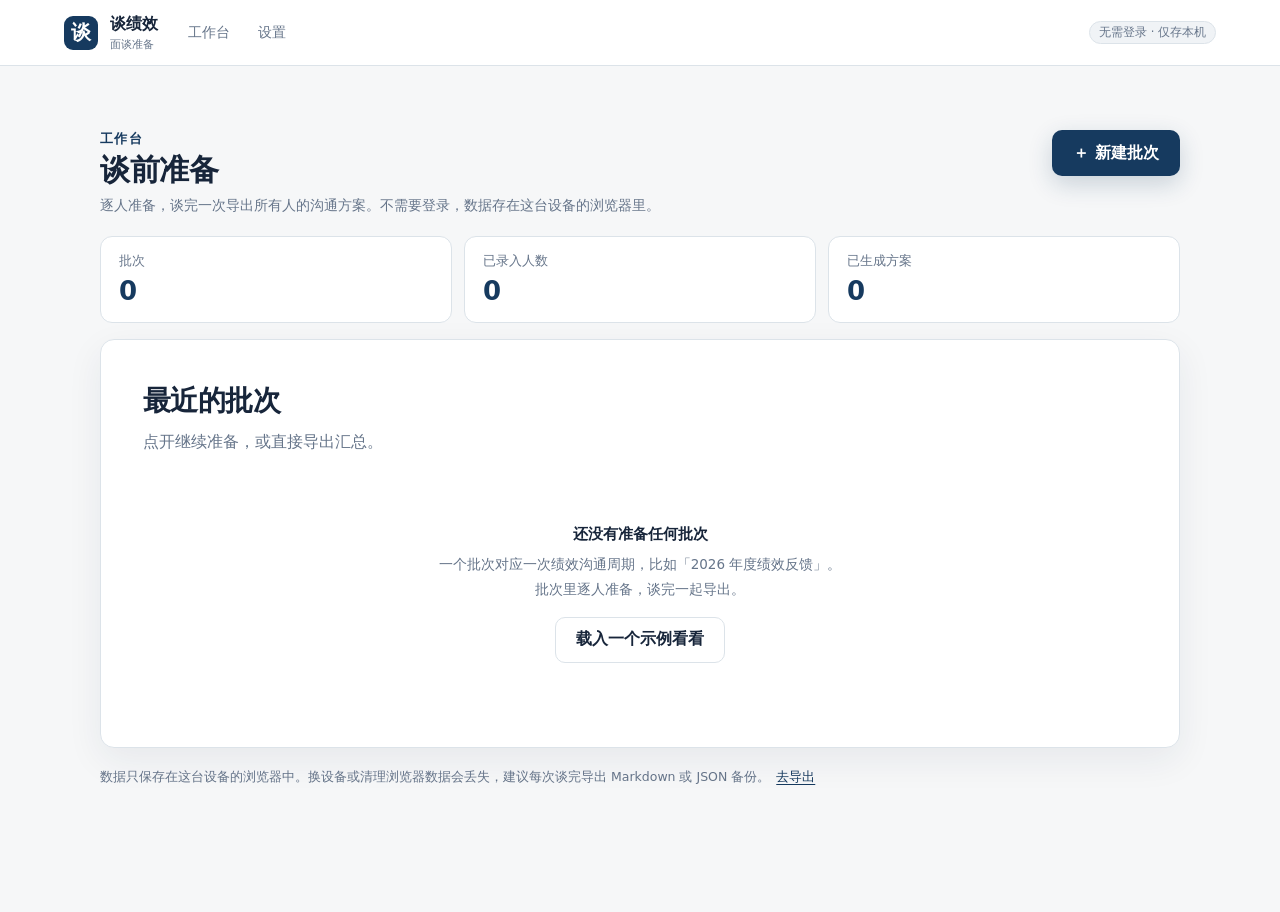
==== index.html @ a66c0ae4 "deploy: index.html" ====
<!doctype html>
<!--
  谈绩效 · 面谈准备（单文件版）
  双击用浏览器打开即可使用，无需安装、无需登录、无需联网。
  数据保存在本机浏览器中，请定期在「设置」里导出备份。
  生成时间：2026-11-04T15:17:36.751Z
-->

<html lang="zh-CN">
  <head>
    <meta charset="UTF-8" />
    <meta name="viewport" content="width=device-width, initial-scale=1.0" />
    <meta name="description" content="谈绩效——面向直接管理者的绩效反馈面谈准备工具。逐人准备，谈完一起导出沟通方案。不需要登录。" />
    <meta name="theme-color" content="#163a5f" />
    <title>谈绩效｜面谈准备</title>
    <style>
:root {
  --ink: #17253a;
  --muted: #66758a;
  --paper: #f3f6f8;
  --surface: #ffffff;
  --line: #dce3e9;
  --navy: #163a5f;
  --navy-2: #0e2b49;
  --fact: #23785f;
  --fact-bg: #e9f6f0;
  --judgment: #a6610c;
  --judgment-bg: #fff3dd;
  --question: #276ea2;
  --question-bg: #eaf3fb;
  --risk: #a53d46;
  --risk-bg: #fdeff0;
  --radius: 14px;
  --shadow: 0 18px 48px rgba(28, 48, 68, 0.1);
}

* { box-sizing: border-box; }

body {
  margin: 0;
  color: var(--ink);
  background:
    linear-gradient(rgba(22, 58, 95, 0.035) 1px, transparent 1px),
    linear-gradient(90deg, rgba(22, 58, 95, 0.035) 1px, transparent 1px),
    var(--paper);
  background-size: 28px 28px;
  font-family: "PingFang SC", "Microsoft YaHei", system-ui, sans-serif;
  min-height: 100vh;
}

/* Production-MVP simplification */
body { background: #f6f7f8; }
.brand-button { border: 0; background: transparent; color: inherit; padding: 0; text-align: left; }
.compact-container { width: min(820px, 92vw); }
.simple-hero { min-height: calc(100vh - 130px); display: flex; flex-direction: column; justify-content: center; max-width: 720px; }
.simple-hero h1 { max-width: 700px; }
.simple-hero .lead { max-width: 680px; }
.large-button { min-height: 52px; padding-inline: 28px; }
.promise-row { display: flex; flex-wrap: wrap; gap: 10px 22px; margin-top: 52px; color: var(--muted); font-size: 13px; }
.promise-row span::before { content: "✓"; color: var(--fact); margin-right: 7px; }
.batch-entry { display: flex; align-items: center; justify-content: space-between; gap: 18px; width: min(520px, 100%); margin-top: 24px; padding: 14px 16px; border: 1px solid #cbd8e2; border-radius: 10px; background: white; color: var(--ink); text-align: left; }
.batch-entry span { color: var(--navy); font-size: 12px; }
.simple-steps { max-width: 560px; margin: 0 auto 26px; }
.simple-steps .step { display: flex; align-items: center; justify-content: center; gap: 8px; text-align: center; border-bottom-width: 2px; }
.simple-steps .step span { font-size: 13px; }
.slim-panel { padding: clamp(22px, 4vw, 36px); }
.simple-head { margin-bottom: 22px; }
.time-tag { color: var(--muted); font-size: 12px; white-space: nowrap; }
.field-row { display: grid; grid-template-columns: 110px 1fr; align-items: center; gap: 16px; margin-bottom: 18px; }
.field-row label { margin: 0; }
.voice-card { border: 1px solid var(--line); border-radius: 12px; padding: 18px; background: #fbfcfd; transition: .2s ease; }
.voice-card.listening { border-color: #487da6; box-shadow: 0 0 0 4px rgba(39,110,162,.08); }
.voice-top { display: flex; align-items: center; justify-content: space-between; gap: 18px; margin-bottom: 14px; }
.voice-top strong { display: block; margin-bottom: 4px; }
.voice-top span { color: var(--muted); font-size: 12px; }
.voice-button { min-width: 112px; min-height: 44px; display: flex; align-items: center; justify-content: center; gap: 7px; border: 1px solid #b9c8d4; border-radius: 10px; background: white; color: var(--navy); font-weight: 650; }
.voice-button:hover { background: #eef4f8; border-color: #7f9db5; }
.voice-button svg { width: 18px; height: 18px; fill: currentColor; }
.voice-card.listening .voice-button { background: var(--navy); color: white; }
.voice-card textarea { min-height: 180px; background: white; }
.voice-note { color: var(--muted); font-size: 11px; line-height: 1.5; margin: 9px 0 0; }
.source-divider { display: flex; align-items: center; gap: 12px; margin: 18px 0; color: var(--muted); font-size: 12px; }
.source-divider::before, .source-divider::after { content: ""; height: 1px; background: var(--line); flex: 1; }
.upload-card { display: flex; align-items: center; justify-content: space-between; gap: 18px; border: 1px dashed #aebdca; border-radius: 12px; padding: 17px 18px; background: #fbfcfd; }
.upload-card strong, .upload-card span { display: block; }
.upload-card span { color: var(--muted); font-size: 12px; line-height: 1.55; margin-top: 4px; }
.upload-button { flex: 0 0 auto; margin: 0; padding: 10px 15px; border: 1px solid #b9c8d4; border-radius: 9px; background: white; color: var(--navy); cursor: pointer; }
.upload-button:hover { background: #eef4f8; }
.file-input { position: absolute; width: 1px; height: 1px; opacity: 0; pointer-events: none; }
.file-list { display: grid; gap: 8px; margin-top: 10px; }
.file-item { display: flex; align-items: center; justify-content: space-between; gap: 12px; padding: 11px 13px; border: 1px solid var(--line); border-radius: 9px; background: white; }
.file-item strong, .file-item span { display: block; }
.file-item strong { font-size: 13px; overflow-wrap: anywhere; }
.file-item span { color: var(--muted); font-size: 11px; margin-top: 3px; }
.file-remove { border: 0; background: transparent; color: var(--risk); padding: 7px; }
.source-summary { margin-bottom: 20px; padding: 16px 18px; border-radius: 10px; background: #f5f7f9; }
.source-summary div { display: flex; flex-wrap: wrap; gap: 7px; margin-top: 10px; }
.source-summary div span { padding: 5px 8px; border-radius: 6px; background: white; border: 1px solid var(--line); font-size: 11px; }
.source-summary p { color: var(--muted); font-size: 11px; line-height: 1.55; margin: 10px 0 0; }
.simple-goal { margin-top: 20px; }
.simple-goal textarea { min-height: 78px; }
.simple-actions { justify-content: flex-end; }
.review-list { border-top: 1px solid var(--line); }
.review-row { display: grid; grid-template-columns: 220px 1fr; gap: 24px; padding: 22px 0; border-bottom: 1px solid var(--line); }
.review-row ul, .review-row p { margin: 0; color: #42536a; line-height: 1.75; }
.review-row ul { padding-left: 20px; }
.review-label { display: flex; align-items: flex-start; gap: 10px; }
.review-label span { width: 24px; height: 24px; border-radius: 50%; display: grid; place-items: center; background: #eef2f5; font-size: 11px; font-weight: 700; }
.fact-row .review-label span { color: var(--fact); background: var(--fact-bg); }
.judgment-row .review-label span { color: var(--judgment); background: var(--judgment-bg); }
.question-row .review-label span { color: var(--question); background: var(--question-bg); }
.quick-question { display: flex; justify-content: space-between; align-items: center; gap: 20px; margin-top: 24px; padding: 18px; background: #f5f7f9; border-radius: 10px; }
.quick-question strong, .quick-question span { display: block; }
.quick-question span { color: var(--muted); font-size: 12px; margin-top: 4px; }
.plan-panel { padding: 0; overflow: hidden; }
.plan-title { display: flex; justify-content: space-between; align-items: center; gap: 20px; padding: 28px 32px; border-bottom: 1px solid var(--line); }
.plan-title span { color: var(--muted); font-size: 12px; }
.plan-title h2 { margin: 5px 0 0; }
.small-button { min-height: 38px; padding-inline: 15px; }
.plan-focus { padding: 26px 32px; background: var(--navy); color: white; }
.plan-focus small, .plan-focus strong { display: block; }
.plan-focus small { opacity: .68; margin-bottom: 8px; }
.plan-focus strong { font-size: 20px; line-height: 1.55; }
.plan-grid { display: grid; grid-template-columns: 1fr 1fr; }
.plan-grid section { padding: 26px 32px; border-bottom: 1px solid var(--line); }
.plan-grid section:nth-child(odd) { border-right: 1px solid var(--line); }
.plan-grid h3 { font-size: 14px; margin: 0 0 12px; }
.plan-grid ul { color: #42536a; line-height: 1.75; margin: 0; padding-left: 20px; }
.boundary-note { margin: 24px 32px 0; padding: 14px 16px; background: #f5f7f9; color: var(--muted); border-radius: 8px; font-size: 12px; line-height: 1.6; }
.post-actions { display: flex; flex-wrap: wrap; gap: 10px; padding: 24px 32px 30px; }
.save-note { margin: 20px 32px 0; color: var(--muted); font-size: 11px; line-height: 1.6; }
.batch-panel { padding: clamp(22px, 4vw, 36px); }
.batch-grid { display: grid; grid-template-columns: 1fr 1fr; gap: 12px; }
.batch-card { min-width: 0; padding: 18px; border: 1px solid var(--line); border-radius: 11px; background: #fbfcfd; }
.batch-card-head { display: flex; justify-content: space-between; align-items: flex-start; gap: 12px; }
.batch-card small { color: var(--muted); }
.batch-card h3 { margin: 4px 0 0; }
.batch-card p { color: #42536a; font-size: 13px; line-height: 1.65; }
.batch-excerpt { display: -webkit-box; -webkit-line-clamp: 3; -webkit-box-orient: vertical; overflow: hidden; }
.batch-meta { display: flex; flex-wrap: wrap; gap: 7px; }
.batch-meta span { padding: 5px 8px; border-radius: 6px; background: white; border: 1px solid var(--line); color: var(--muted); font-size: 11px; }
.batch-guidance { margin-top: 20px; padding: 19px 20px; border-radius: 10px; background: #f5f7f9; }
.batch-guidance h3 { margin: 0 0 10px; font-size: 14px; }
.batch-guidance ul { margin: 0; padding-left: 20px; color: #42536a; line-height: 1.8; }
.empty-batch { grid-column: 1 / -1; padding: 44px 20px; text-align: center; color: var(--muted); border: 1px dashed var(--line); border-radius: 10px; }
.batch-actions { justify-content: space-between; }
.reaction-chips { display: flex; flex-wrap: wrap; gap: 9px; margin-bottom: 18px; }
.dialogue-box { background: #f3f6f8; border-radius: 10px; padding: 18px; margin-bottom: 20px; }
.dialogue-box span { color: var(--muted); font-size: 12px; }
.dialogue-box p { margin: 8px 0 0; font-size: 17px; line-height: 1.6; }
.feedback-button { margin-top: 12px; }
.coach-simple { display: grid; grid-template-columns: 1fr 1fr; gap: 12px; margin-top: 20px; }
.coach-simple div { padding: 17px; background: #f5f7f9; border-radius: 9px; }
.coach-simple p { color: #42536a; line-height: 1.65; margin: 7px 0 0; }

button, input, textarea { font: inherit; }
button { cursor: pointer; }

.shell { min-height: 100vh; }
.topbar {
  height: 66px;
  display: flex;
  align-items: center;
  justify-content: space-between;
  padding: 0 5vw;
  background: rgba(255,255,255,.92);
  border-bottom: 1px solid var(--line);
  position: sticky;
  top: 0;
  z-index: 10;
  backdrop-filter: blur(12px);
}
.brand { display: flex; align-items: center; gap: 12px; font-weight: 700; }
.brand-mark {
  width: 34px; height: 34px; border-radius: 9px;
  background: var(--navy); color: white; display: grid; place-items: center;
  font-family: Georgia, serif; font-size: 20px;
}
.brand small { display: block; color: var(--muted); font-weight: 400; font-size: 11px; margin-top: 2px; }
.privacy { color: var(--muted); font-size: 12px; }

.container { width: min(1080px, 92vw); margin: 0 auto; padding: 38px 0 64px; }
.hero { display: grid; grid-template-columns: 1.08fr .92fr; gap: 44px; align-items: center; min-height: calc(100vh - 130px); }
.eyebrow { color: var(--navy); font-weight: 700; font-size: 13px; letter-spacing: .1em; }
h1 { font-size: clamp(40px, 6vw, 72px); line-height: 1.08; letter-spacing: -.045em; margin: 18px 0 22px; }
.lead { color: #435269; font-size: 19px; line-height: 1.8; max-width: 600px; }
.hero-actions { display: flex; align-items: center; gap: 18px; margin-top: 34px; }
.primary, .secondary, .ghost {
  border-radius: 10px; border: 1px solid transparent; min-height: 46px; padding: 0 20px; font-weight: 650;
}
.primary { background: var(--navy); color: white; box-shadow: 0 8px 24px rgba(22,58,95,.2); }
.primary:hover { background: var(--navy-2); transform: translateY(-1px); }
.secondary { background: white; border-color: var(--line); color: var(--ink); }
.secondary:hover { border-color: #aebdca; }
.ghost { background: transparent; color: var(--navy); }
.link-button { border: 0; background: none; color: var(--navy); padding: 5px; }

.paper-demo { background: var(--surface); border: 1px solid var(--line); border-radius: 6px; padding: 30px; box-shadow: var(--shadow); transform: rotate(1deg); position: relative; }
.paper-demo::before { content: "证据校准稿"; position: absolute; top: -14px; left: 22px; padding: 6px 11px; background: var(--navy); color: white; font-size: 11px; letter-spacing: .08em; }
.paper-demo p { line-height: 2.1; margin: 8px 0; }
.mark { border-bottom: 2px solid; padding-bottom: 2px; }
.mark.fact { color: var(--fact); border-color: #74b99f; }
.mark.judgment { color: var(--judgment); border-color: #e2a74f; }
.mark.question { color: var(--question); border-color: #77add2; }
.legend { display: flex; flex-wrap: wrap; gap: 14px; margin-top: 24px; padding-top: 20px; border-top: 1px dashed var(--line); font-size: 12px; }
.legend span::before { content: ""; width: 8px; height: 8px; display: inline-block; border-radius: 50%; margin-right: 6px; }
.legend .f::before { background: var(--fact); }
.legend .j::before { background: var(--judgment); }
.legend .q::before { background: var(--question); }

.steps { display: grid; grid-template-columns: repeat(4, 1fr); gap: 8px; margin: 8px 0 34px; }
.step { padding: 13px 14px; border-bottom: 3px solid var(--line); color: var(--muted); font-size: 13px; }
.step.active { color: var(--navy); border-color: var(--navy); font-weight: 700; }
.step.done { color: var(--fact); border-color: #7fb9a4; }

.panel { background: var(--surface); border: 1px solid var(--line); border-radius: var(--radius); box-shadow: 0 12px 36px rgba(28,48,68,.07); padding: clamp(22px, 4vw, 42px); }
.panel-head { display: flex; justify-content: space-between; gap: 24px; align-items: flex-start; margin-bottom: 28px; }
.panel h2 { font-size: 28px; margin: 0 0 8px; letter-spacing: -.02em; }
.sub { color: var(--muted); line-height: 1.7; margin: 0; }
.status { padding: 7px 11px; border-radius: 20px; font-size: 12px; font-weight: 700; white-space: nowrap; }
.status.usable { color: var(--question); background: var(--question-bg); }
.status.good { color: var(--fact); background: var(--fact-bg); }

.form-grid { display: grid; grid-template-columns: 1fr 1fr; gap: 22px; }
.field.full { grid-column: 1 / -1; }
label { display: block; font-weight: 650; font-size: 14px; margin-bottom: 8px; }
.hint { color: var(--muted); font-weight: 400; font-size: 12px; display: block; margin-top: 3px; }
input, textarea {
  width: 100%; border: 1px solid #cbd5de; border-radius: 9px; background: #fbfcfd; color: var(--ink); padding: 13px 14px; outline: none; transition: .18s ease;
}
textarea { min-height: 112px; resize: vertical; line-height: 1.65; }
input:focus, textarea:focus { border-color: var(--navy); box-shadow: 0 0 0 3px rgba(22,58,95,.09); background: white; }
.error { color: var(--risk); font-size: 12px; margin-top: 6px; }
.actions { display: flex; justify-content: space-between; align-items: center; gap: 12px; margin-top: 30px; border-top: 1px solid var(--line); padding-top: 24px; }
.actions-right { display: flex; gap: 10px; }

.analysis-grid { display: grid; grid-template-columns: 1fr 1fr; gap: 16px; }
.analysis-card { border: 1px solid var(--line); border-radius: 11px; padding: 20px; }
.analysis-card h3 { margin: 0 0 12px; font-size: 15px; }
.analysis-card ul { padding-left: 20px; margin: 0; line-height: 1.8; color: #42536a; }
.analysis-card.fact { background: var(--fact-bg); border-color: #c9e6da; }
.analysis-card.judgment { background: var(--judgment-bg); border-color: #f1d59e; }
.analysis-card.question { background: var(--question-bg); border-color: #c9dfef; }
.analysis-card.missing { background: #f7f8fa; }
.note { border-left: 3px solid var(--navy); background: #f4f7fa; padding: 14px 16px; color: #42536a; line-height: 1.7; margin: 20px 0 0; }

.question-box { max-width: 740px; margin: 0 auto; }
.question-count { color: var(--muted); font-size: 12px; letter-spacing: .08em; }
.question-title { font-size: 26px; line-height: 1.5; margin: 18px 0; }
.why { background: var(--question-bg); padding: 15px 18px; border-radius: 9px; color: #355a78; line-height: 1.65; margin: 18px 0; }
.choice-row { display: flex; gap: 10px; flex-wrap: wrap; }
.choice { border: 1px solid var(--line); background: white; padding: 10px 13px; border-radius: 9px; color: var(--muted); }
.choice.selected { border-color: var(--navy); color: var(--navy); background: #eff4f8; }

.strategy-grid { display: grid; grid-template-columns: 1.15fr .85fr; gap: 22px; }
.strategy-block { border-top: 1px solid var(--line); padding: 20px 0; }
.strategy-block:first-child { border-top: 0; padding-top: 0; }
.strategy-block h3 { margin: 0 0 10px; font-size: 14px; color: var(--muted); }
.strategy-block strong { font-size: 20px; line-height: 1.5; }
.path { display: grid; gap: 9px; }
.path-item { display: grid; grid-template-columns: 28px 1fr; align-items: center; gap: 8px; color: #42536a; }
.path-item b { background: var(--navy); color: white; border-radius: 50%; width: 24px; height: 24px; display: grid; place-items: center; font-size: 11px; }
.risk-box { background: var(--risk-bg); border: 1px solid #f2cfd2; border-radius: 10px; padding: 18px; }
.risk-box h3 { color: var(--risk); margin: 0 0 10px; font-size: 14px; }
.risk-box p { margin: 8px 0; color: #6f4146; line-height: 1.6; font-size: 13px; }

.reaction-list { display: grid; gap: 12px; }
.reaction { border: 1px solid var(--line); border-radius: 10px; padding: 16px; text-align: left; background: white; }
.reaction:hover, .reaction.selected { border-color: var(--navy); background: #f2f6f9; }
.reaction strong { display: block; margin-bottom: 5px; }
.reaction span { color: var(--muted); }
.coach { display: grid; grid-template-columns: 1fr 1fr; gap: 16px; margin-top: 20px; }
.coach-card { padding: 18px; border: 1px solid var(--line); border-radius: 10px; }
.coach-card h4 { margin: 0 0 9px; }
.coach-card.good { background: var(--fact-bg); }
.coach-card.adjust { background: var(--judgment-bg); }

.report { background: #fff; border: 1px solid var(--line); box-shadow: var(--shadow); }
.report-cover { background: var(--navy); color: white; padding: 34px 42px; }
.report-cover small { opacity: .75; letter-spacing: .12em; }
.report-cover h2 { margin: 8px 0 6px; font-size: 32px; }
.report-cover p { margin: 0; opacity: .82; }
.report-body { padding: 36px 42px; }
.report-section { display: grid; grid-template-columns: 150px 1fr; gap: 24px; padding: 22px 0; border-bottom: 1px solid var(--line); }
.report-section:last-child { border-bottom: 0; }
.report-section h3 { margin: 0; font-size: 13px; color: var(--muted); letter-spacing: .06em; }
.report-section p, .report-section li { line-height: 1.75; color: #3f5065; }
.report-section p { margin: 0; }
.report-section ol, .report-section ul { margin: 0; padding-left: 20px; }
.agreement { display: grid; grid-template-columns: repeat(2, 1fr); gap: 10px; }
.agreement div { background: #f5f7f9; padding: 14px; border-radius: 8px; }
.agreement b { display: block; font-size: 12px; color: var(--muted); margin-bottom: 5px; }
.toast { position: fixed; right: 24px; bottom: 24px; background: var(--ink); color: white; padding: 13px 18px; border-radius: 9px; box-shadow: var(--shadow); z-index: 30; }

@media (max-width: 760px) {
  .topbar { padding: 0 4vw; }
  .privacy { display: none; }
  .container { width: min(94vw, 680px); padding-top: 24px; }
  .hero { grid-template-columns: 1fr; gap: 34px; padding: 32px 0; }
  .paper-demo { transform: none; }
  .steps { overflow-x: auto; grid-template-columns: repeat(4, minmax(120px, 1fr)); }
  .form-grid, .analysis-grid, .strategy-grid, .coach { grid-template-columns: 1fr; }
  .field.full { grid-column: auto; }
  .panel-head { flex-direction: column; }
  .actions { align-items: stretch; flex-direction: column-reverse; }
  .actions-right { flex-direction: column; width: 100%; }
  .actions button { width: 100%; }
  .report-cover, .report-body { padding: 26px 22px; }
  .report-section { grid-template-columns: 1fr; gap: 10px; }
  .agreement { grid-template-columns: 1fr; }
  .simple-hero { min-height: calc(100vh - 100px); padding: 26px 0; }
  .promise-row { margin-top: 34px; }
  .field-row, .review-row { grid-template-columns: 1fr; gap: 8px; }
  .voice-top, .quick-question { align-items: stretch; flex-direction: column; }
  .upload-card { align-items: stretch; flex-direction: column; }
  .upload-button { text-align: center; }
  .voice-button { width: 100%; }
  .plan-grid { grid-template-columns: 1fr; }
  .batch-grid { grid-template-columns: 1fr; }
  .plan-grid section:nth-child(odd) { border-right: 0; }
  .plan-title, .plan-focus, .plan-grid section { padding-inline: 22px; }
  .boundary-note { margin-inline: 22px; }
  .save-note { margin-inline: 22px; }
  .post-actions { padding-inline: 22px; flex-direction: column; }
  .post-actions button { width: 100%; }
  .coach-simple { grid-template-columns: 1fr; }
}

@media (prefers-reduced-motion: no-preference) {
  .panel, .hero > * { animation: rise .35s ease both; }
  @keyframes rise { from { opacity: 0; transform: translateY(8px); } to { opacity: 1; transform: translateY(0); } }
}

/* ============================================================
   P0 应用层新增组件（登录、工作台、清单、设置）
   沿用原有配色变量与卡片语言
   ============================================================ */

.boot { display: grid; place-items: center; min-height: 60vh; color: var(--muted); }

/* 登录页 */
.auth-wrap {
  min-height: 100vh;
  display: grid;
  grid-template-columns: minmax(0, 1.05fr) minmax(360px, 420px);
  gap: clamp(24px, 5vw, 72px);
  align-items: center;
  padding: clamp(24px, 6vw, 80px);
  max-width: 1240px;
  margin-inline: auto;
}
.auth-side h1 { font-size: clamp(30px, 4vw, 46px); line-height: 1.2; margin: 22px 0 16px; letter-spacing: -0.02em; }
.auth-side .lead { max-width: 34em; }
.brand-plain { display: inline-flex; align-items: center; gap: 10px; font-weight: 700; font-size: 17px; }
.brand-plain small { display: block; font-weight: 500; font-size: 12px; color: var(--muted); margin-top: 2px; }
.auth-points { margin: 26px 0 0; padding-left: 18px; color: var(--muted); font-size: 14px; line-height: 1.9; }
.auth-points li::marker { color: var(--navy); }
.auth-card { padding: clamp(22px, 3vw, 34px); }
.auth-tabs { display: flex; gap: 6px; background: #eef2f6; padding: 4px; border-radius: 10px; margin-bottom: 22px; }
.auth-tab { flex: 1; border: 0; background: transparent; padding: 9px 0; border-radius: 8px; font: inherit; font-size: 14px; color: var(--muted); cursor: pointer; }
.auth-tab.active { background: #fff; color: var(--ink); font-weight: 600; box-shadow: 0 1px 3px rgba(23,37,58,.1); }
.auth-card .field { margin-bottom: 16px; }
.auth-card .large-button { width: 100%; margin-top: 6px; }

/* 顶部导航 */
.nav-links { display: flex; gap: 4px; margin-left: 18px; }
.nav-link { border: 0; background: transparent; font: inherit; font-size: 14px; color: var(--muted); padding: 8px 12px; border-radius: 8px; cursor: pointer; }
.nav-link:hover { background: rgba(22,58,95,.06); color: var(--ink); }
.nav-link.active { color: var(--navy); font-weight: 600; background: rgba(22,58,95,.07); }
.user-chip { margin-left: auto; display: flex; align-items: center; gap: 12px; font-size: 13px; color: var(--muted); }
.user-chip .link-button { font-size: 13px; }

/* 页头 */
.dash-head { display: flex; gap: 20px; align-items: flex-start; justify-content: space-between; margin: 26px 0 18px; flex-wrap: wrap; }
.dash-head h1 { font-size: clamp(22px, 2.6vw, 30px); margin: 6px 0 8px; letter-spacing: -0.01em; display: flex; align-items: center; gap: 10px; flex-wrap: wrap; }
.dash-head .sub { color: var(--muted); font-size: 14px; margin: 0; }
.head-actions { display: flex; gap: 8px; align-items: center; flex-wrap: wrap; }
.crumbs { margin-top: 18px; font-size: 13px; }

/* 统计 */
.stat-row { display: grid; grid-template-columns: repeat(3, 1fr); gap: 12px; margin-bottom: 16px; }
.stat { background: var(--surface); border: 1px solid var(--line); border-radius: 12px; padding: 16px 18px; display: flex; flex-direction: column; gap: 6px; }
.stat span { font-size: 12.5px; color: var(--muted); }
.stat strong { font-size: 26px; letter-spacing: -0.02em; color: var(--navy); }

/* 列表 */
.list { display: flex; flex-direction: column; }
.list-row {
  display: flex; align-items: center; justify-content: space-between; gap: 16px;
  width: 100%; text-align: left; font: inherit; color: inherit;
  padding: 15px 4px; border: 0; border-top: 1px solid var(--line);
  background: transparent; cursor: pointer;
}
.list-row:first-child { border-top: 0; }
.list-row:not(.static):hover { background: rgba(22,58,95,.035); }
.list-main { display: flex; flex-direction: column; gap: 5px; min-width: 0; }
.list-main strong { font-size: 15px; display: flex; align-items: center; gap: 8px; flex-wrap: wrap; }
.list-main span { font-size: 12.5px; color: var(--muted); }
.list-meta { display: flex; align-items: center; gap: 8px; flex-shrink: 0; }
.arrow { color: var(--muted); font-size: 15px; }
.role-tag { font-size: 11.5px; font-weight: 500; color: var(--muted); background: #eef2f6; padding: 2px 8px; border-radius: 999px; }

.chip { font-size: 11.5px; padding: 3px 9px; border-radius: 999px; white-space: nowrap; border: 1px solid transparent; }
.chip-ready { color: var(--fact); background: var(--fact-bg); border-color: rgba(35,120,95,.18); }
.chip-draft { color: var(--muted); background: #f0f3f6; border-color: var(--line); }
.chip-risk { color: var(--risk); background: var(--risk-bg); border-color: rgba(165,61,70,.2); }

/* 空状态 */
.empty { text-align: center; padding: 42px 20px; color: var(--muted); }
.empty strong { display: block; color: var(--ink); font-size: 15px; margin-bottom: 8px; }
.empty p { margin: 0 auto; max-width: 30em; font-size: 13.5px; line-height: 1.8; }

/* 内联表单 */
.inline-form { margin-bottom: 16px; }
.inline-form .actions { margin-top: 12px; }
.rename-form { display: flex; gap: 8px; align-items: center; margin: 8px 0; flex-wrap: wrap; }
.rename-form input { font: inherit; padding: 8px 10px; border: 1px solid var(--line); border-radius: 8px; min-width: 260px; }
.form-grid { display: grid; grid-template-columns: 1fr 1fr; gap: 14px; }

/* 链接按钮与危险操作 */
.link-button { border: 0; background: transparent; font: inherit; color: var(--navy); cursor: pointer; padding: 0; text-decoration: underline; text-underline-offset: 3px; }
.link-button.danger { color: var(--risk); }
.link-button.small-button { font-size: 12.5px; margin-left: 6px; }
a.secondary, a.primary { display: inline-flex; align-items: center; justify-content: center; text-decoration: none; }
.danger-button { border: 1px solid var(--risk); background: var(--risk); color: #fff; font: inherit; font-weight: 600; padding: 10px 18px; border-radius: 10px; cursor: pointer; }
.danger-button:hover { filter: brightness(1.06); }
.danger-zone { margin: 26px 0 60px; padding: 18px 20px; border: 1px dashed rgba(165,61,70,.35); border-radius: 12px; background: rgba(253,239,240,.5); }
.danger-zone strong { font-size: 14px; color: var(--risk); }
.danger-zone p { margin: 6px 0 10px; font-size: 13px; color: var(--muted); }
.danger-zone .actions { margin-top: 10px; }

/* 分析结果 */
.engine-bar { display: flex; align-items: center; gap: 12px; flex-wrap: wrap; font-size: 12.5px; color: var(--muted); margin: 24px 0 6px; }
.engine-bar .link-button { margin-left: auto; font-size: 12.5px; }
.warn-box { background: #fffdf5; border: 1px solid rgba(166,97,12,.25); border-radius: 10px; padding: 12px 16px 12px 16px; margin: 12px 0; }
.warn-box ul { margin: 0; padding-left: 18px; font-size: 13px; color: #7a4d09; line-height: 1.8; }
.risk-banner { background: var(--risk-bg); border: 1px solid rgba(165,61,70,.28); border-radius: 12px; padding: 16px 18px; margin: 14px 0; }
.risk-banner strong { color: var(--risk); font-size: 14px; }
.risk-banner p { margin: 6px 0 0; font-size: 13px; color: #7d2b32; line-height: 1.75; }
.risk-banner ul { margin: 8px 0 0; padding-left: 18px; font-size: 13px; color: #7d2b32; line-height: 1.8; }
.risk-banner.high { border-width: 2px; }
.opening { font-size: 15px; line-height: 1.85; color: var(--ink); margin: 8px 0 0; }
.alt { color: var(--muted); font-size: 13px; margin: 6px 0 0; }
.version-bar { display: flex; align-items: center; gap: 8px; flex-wrap: wrap; margin: 18px 0 8px; font-size: 12.5px; color: var(--muted); }
.version-bar .choice { padding: 5px 10px; font-size: 12.5px; }

/* 键值表与清单 */
.kv { display: grid; gap: 10px; margin: 12px 0 0; }
.kv div { display: flex; gap: 16px; font-size: 13.5px; }
.kv dt { width: 96px; color: var(--muted); flex-shrink: 0; }
.kv dd { margin: 0; color: var(--ink); word-break: break-all; }
.plain-list { margin: 10px 0 0; padding-left: 18px; font-size: 13.5px; line-height: 1.9; color: var(--muted); }
select { font: inherit; padding: 8px 10px; border: 1px solid var(--line); border-radius: 8px; background: #fff; color: var(--ink); min-width: 140px; }

@media (max-width: 900px) {
  .auth-wrap { grid-template-columns: 1fr; padding: 28px 20px 48px; }
  .auth-side h1 { margin-top: 16px; }
  .stat-row { grid-template-columns: 1fr; }
  .form-grid { grid-template-columns: 1fr; }
  .dash-head { flex-direction: column; }
  .head-actions { width: 100%; }
  .head-actions > * { flex: 1; }
  .list-row { flex-direction: column; align-items: flex-start; gap: 10px; }
  .list-meta { width: 100%; flex-wrap: wrap; }
  .nav-links { margin-left: 0; }
  .topbar { flex-wrap: wrap; gap: 10px; }
  .user-chip { margin-left: 0; }
}

/* ============================================================
   P0 应用层新增组件（登录、工作台、清单、设置）
   沿用原有配色变量与卡片语言
   ============================================================ */

.boot { display: grid; place-items: center; min-height: 60vh; color: var(--muted); }

/* 登录页 */
.auth-wrap {
  min-height: 100vh;
  display: grid;
  grid-template-columns: minmax(0, 1.05fr) minmax(360px, 420px);
  gap: clamp(24px, 5vw, 72px);
  align-items: center;
  padding: clamp(24px, 6vw, 80px);
  max-width: 1240px;
  margin-inline: auto;
}
.auth-side h1 { font-size: clamp(30px, 4vw, 46px); line-height: 1.2; margin: 22px 0 16px; letter-spacing: -0.02em; }
.auth-side .lead { max-width: 34em; }
.brand-plain { display: inline-flex; align-items: center; gap: 10px; font-weight: 700; font-size: 17px; }
.brand-plain small { display: block; font-weight: 500; font-size: 12px; color: var(--muted); margin-top: 2px; }
.auth-points { margin: 26px 0 0; padding-left: 18px; color: var(--muted); font-size: 14px; line-height: 1.9; }
.auth-points li::marker { color: var(--navy); }
.auth-card { padding: clamp(22px, 3vw, 34px); }
.auth-tabs { display: flex; gap: 6px; background: #eef2f6; padding: 4px; border-radius: 10px; margin-bottom: 22px; }
.auth-tab { flex: 1; border: 0; background: transparent; padding: 9px 0; border-radius: 8px; font: inherit; font-size: 14px; color: var(--muted); cursor: pointer; }
.auth-tab.active { background: #fff; color: var(--ink); font-weight: 600; box-shadow: 0 1px 3px rgba(23,37,58,.1); }
.auth-card .field { margin-bottom: 16px; }
.auth-card .large-button { width: 100%; margin-top: 6px; }

/* 顶部导航 */
.nav-links { display: flex; gap: 4px; margin-left: 18px; }
.nav-link { border: 0; background: transparent; font: inherit; font-size: 14px; color: var(--muted); padding: 8px 12px; border-radius: 8px; cursor: pointer; }
.nav-link:hover { background: rgba(22,58,95,.06); color: var(--ink); }
.nav-link.active { color: var(--navy); font-weight: 600; background: rgba(22,58,95,.07); }
.user-chip { margin-left: auto; display: flex; align-items: center; gap: 12px; font-size: 13px; color: var(--muted); }
.user-chip .link-button { font-size: 13px; }

/* 页头 */
.dash-head { display: flex; gap: 20px; align-items: flex-start; justify-content: space-between; margin: 26px 0 18px; flex-wrap: wrap; }
.dash-head h1 { font-size: clamp(22px, 2.6vw, 30px); margin: 6px 0 8px; letter-spacing: -0.01em; display: flex; align-items: center; gap: 10px; flex-wrap: wrap; }
.dash-head .sub { color: var(--muted); font-size: 14px; margin: 0; }
.head-actions { display: flex; gap: 8px; align-items: center; flex-wrap: wrap; }
.crumbs { margin-top: 18px; font-size: 13px; }

/* 统计 */
.stat-row { display: grid; grid-template-columns: repeat(3, 1fr); gap: 12px; margin-bottom: 16px; }
.stat { background: var(--surface); border: 1px solid var(--line); border-radius: 12px; padding: 16px 18px; display: flex; flex-direction: column; gap: 6px; }
.stat span { font-size: 12.5px; color: var(--muted); }
.stat strong { font-size: 26px; letter-spacing: -0.02em; color: var(--navy); }

/* 列表 */
.list { display: flex; flex-direction: column; }
.list-row {
  display: flex; align-items: center; justify-content: space-between; gap: 16px;
  width: 100%; text-align: left; font: inherit; color: inherit;
  padding: 15px 4px; border: 0; border-top: 1px solid var(--line);
  background: transparent; cursor: pointer;
}
.list-row:first-child { border-top: 0; }
.list-row:not(.static):hover { background: rgba(22,58,95,.035); }
.list-main { display: flex; flex-direction: column; gap: 5px; min-width: 0; }
.list-main strong { font-size: 15px; display: flex; align-items: center; gap: 8px; flex-wrap: wrap; }
.list-main span { font-size: 12.5px; color: var(--muted); }
.list-meta { display: flex; align-items: center; gap: 8px; flex-shrink: 0; }
.arrow { color: var(--muted); font-size: 15px; }
.role-tag { font-size: 11.5px; font-weight: 500; color: var(--muted); background: #eef2f6; padding: 2px 8px; border-radius: 999px; }

.chip { font-size: 11.5px; padding: 3px 9px; border-radius: 999px; white-space: nowrap; border: 1px solid transparent; }
.chip-ready { color: var(--fact); background: var(--fact-bg); border-color: rgba(35,120,95,.18); }
.chip-draft { color: var(--muted); background: #f0f3f6; border-color: var(--line); }
.chip-risk { color: var(--risk); background: var(--risk-bg); border-color: rgba(165,61,70,.2); }

/* 空状态 */
.empty { text-align: center; padding: 42px 20px; color: var(--muted); }
.empty strong { display: block; color: var(--ink); font-size: 15px; margin-bottom: 8px; }
.empty p { margin: 0 auto; max-width: 30em; font-size: 13.5px; line-height: 1.8; }

/* 内联表单 */
.inline-form { margin-bottom: 16px; }
.inline-form .actions { margin-top: 12px; }
.rename-form { display: flex; gap: 8px; align-items: center; margin: 8px 0; flex-wrap: wrap; }
.rename-form input { font: inherit; padding: 8px 10px; border: 1px solid var(--line); border-radius: 8px; min-width: 260px; }
.form-grid { display: grid; grid-template-columns: 1fr 1fr; gap: 14px; }

/* 链接按钮与危险操作 */
.link-button { border: 0; background: transparent; font: inherit; color: var(--navy); cursor: pointer; padding: 0; text-decoration: underline; text-underline-offset: 3px; }
.link-button.danger { color: var(--risk); }
.link-button.small-button { font-size: 12.5px; margin-left: 6px; }
a.secondary, a.primary { display: inline-flex; align-items: center; justify-content: center; text-decoration: none; }
.danger-button { border: 1px solid var(--risk); background: var(--risk); color: #fff; font: inherit; font-weight: 600; padding: 10px 18px; border-radius: 10px; cursor: pointer; }
.danger-button:hover { filter: brightness(1.06); }
.danger-zone { margin: 26px 0 60px; padding: 18px 20px; border: 1px dashed rgba(165,61,70,.35); border-radius: 12px; background: rgba(253,239,240,.5); }
.danger-zone strong { font-size: 14px; color: var(--risk); }
.danger-zone p { margin: 6px 0 10px; font-size: 13px; color: var(--muted); }
.danger-zone .actions { margin-top: 10px; }

/* 分析结果 */
.engine-bar { display: flex; align-items: center; gap: 12px; flex-wrap: wrap; font-size: 12.5px; color: var(--muted); margin: 24px 0 6px; }
.engine-bar .link-button { margin-left: auto; font-size: 12.5px; }
.warn-box { background: #fffdf5; border: 1px solid rgba(166,97,12,.25); border-radius: 10px; padding: 12px 16px 12px 16px; margin: 12px 0; }
.warn-box ul { margin: 0; padding-left: 18px; font-size: 13px; color: #7a4d09; line-height: 1.8; }
.risk-banner { background: var(--risk-bg); border: 1px solid rgba(165,61,70,.28); border-radius: 12px; padding: 16px 18px; margin: 14px 0; }
.risk-banner strong { color: var(--risk); font-size: 14px; }
.risk-banner p { margin: 6px 0 0; font-size: 13px; color: #7d2b32; line-height: 1.75; }
.risk-banner ul { margin: 8px 0 0; padding-left: 18px; font-size: 13px; color: #7d2b32; line-height: 1.8; }
.risk-banner.high { border-width: 2px; }
.opening { font-size: 15px; line-height: 1.85; color: var(--ink); margin: 8px 0 0; }
.alt { color: var(--muted); font-size: 13px; margin: 6px 0 0; }
.version-bar { display: flex; align-items: center; gap: 8px; flex-wrap: wrap; margin: 18px 0 8px; font-size: 12.5px; color: var(--muted); }
.version-bar .choice { padding: 5px 10px; font-size: 12.5px; }

/* 键值表与清单 */
.kv { display: grid; gap: 10px; margin: 12px 0 0; }
.kv div { display: flex; gap: 16px; font-size: 13.5px; }
.kv dt { width: 96px; color: var(--muted); flex-shrink: 0; }
.kv dd { margin: 0; color: var(--ink); word-break: break-all; }
.plain-list { margin: 10px 0 0; padding-left: 18px; font-size: 13.5px; line-height: 1.9; color: var(--muted); }
select { font: inherit; padding: 8px 10px; border: 1px solid var(--line); border-radius: 8px; background: #fff; color: var(--ink); min-width: 140px; }

@media (max-width: 900px) {
  .auth-wrap { grid-template-columns: 1fr; padding: 28px 20px 48px; }
  .auth-side h1 { margin-top: 16px; }
  .stat-row { grid-template-columns: 1fr; }
  .form-grid { grid-template-columns: 1fr; }
  .dash-head { flex-direction: column; }
  .head-actions { width: 100%; }
  .head-actions > * { flex: 1; }
  .list-row { flex-direction: column; align-items: flex-start; gap: 10px; }
  .list-meta { width: 100%; flex-wrap: wrap; }
  .nav-links { margin-left: 0; }
  .topbar { flex-wrap: wrap; gap: 10px; }
  .user-chip { margin-left: 0; }
}

/* ============================================================
   无登录版新增：汇总视图、下一步操作、本机提示
   ============================================================ */

.empty-actions { margin-top: 16px; display: flex; justify-content: center; gap: 8px; }
.local-note { margin: 18px 0 60px; font-size: 12.5px; color: var(--muted); line-height: 1.8; }
.local-note .link-button { font-size: 12.5px; margin-left: 6px; }
.muted { color: var(--muted); font-size: 13px; margin: 4px 0 10px; }

.summary-panel { margin-top: 16px; }
.summary-card { border-top: 1px solid var(--line); padding: 18px 0 16px; }
.summary-card:first-of-type { border-top: 0; }
.summary-card h3 { font-size: 15.5px; margin: 0 0 6px; display: flex; align-items: center; gap: 8px; flex-wrap: wrap; }
.summary-block { margin: 8px 0 0; font-size: 13px; }
.summary-block strong { display: block; font-size: 12.5px; color: var(--muted); font-weight: 600; margin-bottom: 4px; }
.summary-block ul { margin: 0; padding-left: 18px; line-height: 1.75; color: var(--ink); }
.summary-card .link-button { font-size: 12.5px; margin-top: 10px; display: inline-block; }

.next-actions { display: flex; gap: 10px; margin: 22px 0 0; flex-wrap: wrap; }
.next-actions .primary { flex: 1; min-width: 220px; }

.upload-label { cursor: pointer; }
.error { color: var(--risk); background: var(--risk-bg); border: 1px solid rgba(165,61,70,.25); border-radius: 10px; padding: 10px 14px; font-size: 13px; margin-top: 12px; }

</style>
    <link rel="icon" href="data:image/svg+xml,%3Csvg xmlns='http://www.w3.org/2000/svg' viewBox='0 0 32 32'%3E%3Crect width='32' height='32' rx='8' fill='%23163a5f'/%3E%3Ctext x='16' y='22' font-size='17' font-family='PingFang SC,sans-serif' fill='%23fff' text-anchor='middle'%3E谈%3C/text%3E%3C/svg%3E" />
  </head>
  <body>
    <div id="app" aria-live="polite"></div>
    <script>
/**
 * 谈绩效 · 分析引擎（浏览器版，无依赖、不联网）
 *
 * 输入管理者自己写的那段话，用确定性规则抽出：
 *   事实 / 不宜直接下的判断 / 面谈要核实的问题 / 管理者责任 / 行动约定 / 风险提示
 *
 * 设计原则：
 *  - 所有输出都由输入派生，不含任何写死的样例文本；
 *  - 高风险情形（辞退、降薪、歧视、骚扰、工伤、医疗、争议）停止给出话术，只给风险提示；
 *  - 不判断是否胜任、不给绩效等级、不做员工间比较、不给处分建议。
 */
(function (root, factory) {
  if (typeof module === "object" && module.exports) module.exports = factory();
  else root.TanJixiaoAnalysis = factory();
})(typeof globalThis !== "undefined" ? globalThis : this, function () {
  "use strict";

  var MAX_INPUT = 20000;

  var RISK_GROUPS = [
    {
      level: "high",
      label: "劳动关系处置",
      words: ["辞退", "开除", "裁员", "劝退", "解除劳动", "不续签", "降薪", "降级", "扣工资", "停职", "调岗", "末位淘汰", "pip", "绩效改进计划", "自己离职", "让他走"],
      advice: "涉及劳动关系处置。请暂停使用本工具，先与 HR 和法务确认程序与依据，不要在绩效面谈中直接提出。",
    },
    {
      level: "high",
      label: "歧视与骚扰",
      words: ["歧视", "骚扰", "性骚扰", "地域", "性别", "年龄", "婚育", "怀孕", "孕期", "产假", "哺乳", "外貌", "口音", "宗教", "民族"],
      advice: "涉及受保护特征或骚扰情形。这不属于绩效面谈范围，请转 HR/法务按专项流程处理。",
    },
    {
      level: "high",
      label: "安全与健康",
      words: ["工伤", "事故", "受伤", "安全事件", "医疗", "病历", "抑郁症", "精神", "心理疾病", "住院", "病假"],
      advice: "涉及安全或健康信息。请避免在绩效材料中记录医疗细节，转 HR 按相关流程处理。",
    },
    {
      level: "high",
      label: "争议与投诉",
      words: ["劳动仲裁", "仲裁", "诉讼", "起诉", "举报", "投诉", "律师", "赔偿"],
      advice: "已进入或可能进入争议程序。请停止自行沟通，交由 HR/法务对接。",
    },
  ];

  var JUDGMENT_WORDS = [
    "责任心", "态度", "不积极", "不主动", "不靠谱", "能力不行", "能力差", "不胜任", "不适合",
    "敷衍", "不上心", "懒", "情商", "性格", "不专业", "消极", "抱怨", "抵触",
    "缺乏", "没有担当", "不配合", "耍滑", "混日子", "玻璃心", "固执", "自私", "不懂事", "眼界",
  ];

  var FACT_MARKERS = [
    /\d{1,4}\s*年/, /\d{1,2}\s*月/, /\d{1,2}\s*[日号]/, /[上下本]\s*周/, /周[一二三四五六日天]/,
    /\d{1,3}\s*(天|个工作日|小时|分钟|次|人|份|页|个)/, /\d+%/,
    /原定|原计划|计划|承诺|约定|要求|实际|最终|结果/,
    /推迟|延期|延迟|延误|提前|超期|逾期|未完成|没有完成|没交|未提交|迟到|缺席|超预算|返工|不达标/,
  ];

  var EXTERNAL_WORDS = ["设计", "客户", "供应商", "其他部门", "跨部门", "技术", "法务", "财务", "上级", "甲方", "需求变更", "排期", "资源", "预算"];
  var MECHANISM_WORDS = ["约定", "流程", "规则", "机制", "节点", "上报", "同步", "预警", "汇报", "周会", "日报", "复盘"];

  var ORDER = { high: 3, medium: 2, low: 1 };

  function clamp(text) {
    return String(text == null ? "" : text).slice(0, MAX_INPUT);
  }

  function splitClauses(text) {
    return String(text || "")
      .split(/[。！？；\n\r]+/)
      .map(function (item) {
        return item.replace(/^[，,、\s]+/, "").trim();
      })
      .filter(function (item) {
        return item.length >= 4;
      });
  }

  function stripHedges(clause) {
    return clause.replace(/^(我觉得|我认为|感觉|说实话|其实|反正|总的来说|说白了)[，,]?\s*/, "").trim();
  }

  function detectRisks(text) {
    var haystack = String(text || "").toLowerCase();
    var flags = [];
    RISK_GROUPS.forEach(function (group) {
      var hits = group.words.filter(function (word) {
        return haystack.indexOf(word.toLowerCase()) >= 0;
      });
      if (hits.length) {
        flags.push({ level: group.level, label: group.label, terms: hits, advice: group.advice });
      }
    });
    return flags;
  }

  function extractFacts(clauses) {
    var facts = [];
    clauses.forEach(function (clause) {
      var cleaned = stripHedges(clause);
      var isFact = FACT_MARKERS.some(function (pattern) {
        return pattern.test(cleaned);
      });
      if (!isFact) return;
      var exists = facts.some(function (item) {
        return item.text === cleaned;
      });
      if (exists) return;
      facts.push({ text: cleaned, source: "管理者口述" });
    });
    return facts.slice(0, 8);
  }

  function extractJudgments(clauses) {
    var judgments = [];
    clauses.forEach(function (clause) {
      var cleaned = stripHedges(clause);
      var hits = JUDGMENT_WORDS.filter(function (word) {
        return cleaned.indexOf(word) >= 0;
      });
      if (!hits.length) return;
      var exists = judgments.some(function (item) {
        return item.statement === cleaned;
      });
      if (exists) return;
      judgments.push({
        statement: cleaned,
        terms: hits,
        reason:
          "「" + hits.slice(0, 2).join("」「") + "」是在推断动机或性格。目前掌握的是行为与结果，动机需要当面问清楚，不宜作为面谈结论。",
        alternative: "可以改述成可观察的行为：在哪个时间点、没做什么动作、造成了什么可核实的结果。",
      });
    });
    return judgments.slice(0, 6);
  }

  function buildQuestions(payload) {
    var text = payload.text;
    var facts = payload.facts;
    var judgments = payload.judgments;
    var hasExternal = EXTERNAL_WORDS.some(function (word) { return text.indexOf(word) >= 0; });
    var hasMechanism = MECHANISM_WORDS.some(function (word) { return text.indexOf(word) >= 0; });
    var hasDelay = /延期|延迟|推迟|未完成|没有完成|没交|逾期|超期|不达标/.test(text);
    var questions = [];

    if (hasDelay) questions.push("你是什么时候第一次判断可能无法按期完成的？当时掌握的信息是什么？");
    if (hasExternal) {
      var deps = EXTERNAL_WORDS.filter(function (word) { return text.indexOf(word) >= 0; }).slice(0, 3);
      questions.push(deps.join("、") + "这边的情况，当时对你实际工作量的影响有多大？");
    }
    if (judgments.length) questions.push("当时你这么做，是基于哪些考虑？有没有我没看到的信息？");
    if (!hasMechanism) questions.push("我们之前有没有明确约定过：什么情况必须同步风险、在哪个节点同步？");
    if (facts.length < 2) questions.push("这件事的时间线能再帮我理一遍吗？我想把事实部分确认准确。");
    questions.push("如果重来一次，你希望自己在哪个节点做出不一样的判断？");

    var seen = {};
    return questions.filter(function (item) {
      if (seen[item]) return false;
      seen[item] = true;
      return true;
    }).slice(0, 5);
  }

  function buildResponsibilities(payload) {
    var text = payload.text;
    var items = [
      "核实这件事的目标与优先级，在事发当时是否清晰、是否与管理者的要求一致。",
      "检查自己是否提供过必要支持：资源、决策、优先级取舍。",
    ];
    var hasExternal = EXTERNAL_WORDS.some(function (word) { return text.indexOf(word) >= 0; });
    var hasMechanism = MECHANISM_WORDS.some(function (word) { return text.indexOf(word) >= 0; });
    if (hasExternal) items.push("核实跨部门或外部依赖的卡点，确认员工是否有权限推动这些依赖。");
    if (!hasMechanism) items.push("与员工共同建立风险预警路径：什么情况、找谁、多早说。");
    if (payload.judgments.length) items.push("面谈中先听完员工视角，再说明自己的观察，避免用评价性词语开场。");
    return items.slice(0, 5);
  }

  function buildActions(text) {
    var hasDelay = /延期|延迟|推迟|未完成|没有完成|逾期|不达标/.test(text);
    return [
      hasDelay
        ? "出现交付风险时，第一时间同步当前判断、影响范围和备选方案。"
        : "明确下一次同类任务的关键节点与检查方式。",
      "约定同步对象与时间：由谁、在哪个节点、用什么方式告知。",
      "约定复盘时间点，检查这次约定是否真的被执行。",
    ];
  }

  function buildOpening(role, facts) {
    var subject = role ? role + "相关的这件事" : "这件事";
    var anchor = facts.length ? "从时间线看，" + facts[0].text + "。" : "";
    return "我想和你过一下" + subject + "。" + anchor + "我这边看到的情况可能不完整，先听听你的版本。";
  }

  function analyze(input) {
    var role = (input && input.role) || "";
    var story = clamp(input && input.story);
    var goal = clamp(input && input.goal);
    var evidence = clamp(input && input.evidence);
    var text = [story, evidence].filter(Boolean).join("\n");

    var clauses = splitClauses(text);
    var riskFlags = detectRisks(story + "\n" + evidence + "\n" + goal);
    var facts = extractFacts(clauses);
    var judgments = extractJudgments(clauses);
    var questions = buildQuestions({ text: text, facts: facts, judgments: judgments });
    var level = "none";
    riskFlags.forEach(function (item) {
      if ((ORDER[item.level] || 0) > (ORDER[level] || 0)) level = item.level;
    });

    var warnings = [];
    if (!facts.length) warnings.push("没有从描述里提取到可核实的事实。建议补上：原本要求、实际发生、造成的影响、具体时间。");
    if (text.length < 30) warnings.push("描述偏短，提取结果可能不完整。");

    return {
      facts: facts,
      judgmentsToPause: judgments,
      questionsToVerify: questions,
      managerResponsibilities: buildResponsibilities({ text: text, judgments: judgments }),
      conversationOpening: buildOpening(role, facts),
      actionPlan: buildActions(text),
      riskFlags: riskFlags,
      riskLevel: level,
      warnings: warnings,
      engine: "rule-v1",
      generatedAt: new Date().toISOString(),
    };
  }

  return { analyze: analyze, detectRisks: detectRisks };
});

</script>
    <script>
"use strict";

/**
 * 谈绩效 · 单页应用（无登录、无注册、无服务端）
 * 数据存在本机浏览器的 localStorage，随时可导出 Markdown / JSON。
 */

var root = document.getElementById("app");
var STORE_KEY = "tanjixiao.v1";

var state = {
  view: "boot",
  data: null,
  draft: null,
  dirty: false,
  viewingVersion: null,
  showNewBatch: false,
  showNewCase: false,
  showNewCaseName: "",
  renaming: false,
  listening: false,
  summary: false,
  error: "",
  storageBroken: false,
};

/* ---------------- 存储 ---------------- */

function emptyData() {
  return { version: 1, batches: [], updatedAt: new Date().toISOString() };
}

function loadData() {
  try {
    var raw = localStorage.getItem(STORE_KEY);
    if (!raw) return emptyData();
    var parsed = JSON.parse(raw);
    if (!parsed || !Array.isArray(parsed.batches)) return emptyData();
    return parsed;
  } catch (error) {
    state.storageBroken = true;
    return emptyData();
  }
}

function saveData() {
  if (!state.data) return;
  state.data.updatedAt = new Date().toISOString();
  try {
    localStorage.setItem(STORE_KEY, JSON.stringify(state.data));
    state.storageBroken = false;
  } catch (error) {
    state.storageBroken = true;
    toast("浏览器存储空间不足或被禁用，改动可能无法保留。请立即导出。");
  }
}

function uid() {
  return Date.now().toString(36) + Math.random().toString(36).slice(2, 8);
}

/* ---------------- 工具 ---------------- */

function esc(value) {
  return String(value == null ? "" : value)
    .replace(/&/g, "&amp;")
    .replace(/</g, "&lt;")
    .replace(/>/g, "&gt;")
    .replace(/"/g, "&quot;")
    .replace(/'/g, "&#39;");
}

function relTime(iso) {
  if (!iso) return "";
  var diff = Date.now() - new Date(iso).getTime();
  if (diff < 60000) return "刚刚";
  if (diff < 3600000) return Math.floor(diff / 60000) + " 分钟前";
  if (diff < 86400000) return Math.floor(diff / 3600000) + " 小时前";
  if (diff < 7 * 86400000) return Math.floor(diff / 86400000) + " 天前";
  return new Date(iso).toLocaleDateString("zh-CN");
}

function toast(message) {
  var old = document.querySelector(".toast");
  if (old) old.remove();
  var node = document.createElement("div");
  node.className = "toast";
  node.setAttribute("role", "status");
  node.textContent = message;
  document.body.appendChild(node);
  setTimeout(function () {
    node.remove();
  }, 3200);
}

function findBatch(id) {
  return state.data.batches.filter(function (item) {
    return item.id === id;
  })[0];
}

function findCase(id) {
  var found = null;
  state.data.batches.forEach(function (batch) {
    batch.cases.forEach(function (item) {
      if (item.id === id) found = { batch: batch, item: item };
    });
  });
  return found;
}

function latestAnalysis(item) {
  return item.analyses && item.analyses.length ? item.analyses[item.analyses.length - 1] : null;
}

function batchStats(batch) {
  var ready = batch.cases.filter(function (item) {
    return latestAnalysis(item);
  }).length;
  var risk = batch.cases.filter(function (item) {
    var analysis = latestAnalysis(item);
    return analysis && analysis.riskLevel === "high";
  }).length;
  return { total: batch.cases.length, ready: ready, risk: risk };
}

/* ---------------- 视图：工作台 ---------------- */

function shell(content) {
  return (
    '<div class="shell">' +
    '<header class="topbar">' +
    '<button class="brand brand-button" data-act="goto" data-view="home" aria-label="返回工作台">' +
    '<span class="brand-mark">谈</span><span>谈绩效<small>面谈准备</small></span></button>' +
    '<nav class="nav-links">' +
    '<button class="nav-link" data-act="goto" data-view="home">工作台</button>' +
    '<button class="nav-link" data-act="goto" data-view="settings">设置</button>' +
    "</nav>" +
    '<div class="user-chip"><span class="chip chip-draft">无需登录 · 仅存本机</span></div>' +
    "</header>" +
    '<main class="container">' +
    content +
    "</main></div>"
  );
}

function homeView() {
  var batches = state.data.batches.slice().sort(function (a, b) {
    return new Date(b.updatedAt) - new Date(a.updatedAt);
  });
  var totalCases = 0;
  var totalReady = 0;
  batches.forEach(function (batch) {
    var stats = batchStats(batch);
    totalCases += stats.total;
    totalReady += stats.ready;
  });

  var rows = batches.length
    ? batches
        .map(function (batch) {
          var stats = batchStats(batch);
          return (
            '<button class="list-row" data-act="open-batch" data-id="' + esc(batch.id) + '">' +
            '<div class="list-main"><strong>' + esc(batch.title) + "</strong>" +
            "<span>" + esc(batch.periodLabel || "未填写周期") + " · " + stats.total + " 人 · 更新于 " + relTime(batch.updatedAt) + "</span></div>" +
            '<div class="list-meta">' +
            (stats.risk ? '<span class="chip chip-risk">' + stats.risk + " 人高风险</span>" : "") +
            '<span class="chip ' + (stats.ready ? "chip-ready" : "chip-draft") + '">' + stats.ready + "/" + stats.total + " 已出方案</span>" +
            '<span class="arrow">→</span></div></button>'
          );
        })
        .join("")
    : '<div class="empty"><strong>还没有准备任何批次</strong><p>一个批次对应一次绩效沟通周期，比如「2026 年度绩效反馈」。批次里逐人准备，谈完一起导出。</p>' +
      '<div class="empty-actions"><button class="secondary" data-act="load-sample">载入一个示例看看</button></div></div>';

  return shell(
    '<section class="dash-head"><div>' +
      '<div class="eyebrow">工作台</div><h1>谈前准备</h1>' +
      '<p class="sub">逐人准备，谈完一次导出所有人的沟通方案。不需要登录，数据存在这台设备的浏览器里。</p></div>' +
      '<button class="primary" data-act="toggle-new-batch">' + (state.showNewBatch ? "收起" : "＋ 新建批次") + "</button></section>" +

      (state.showNewBatch
        ? '<form class="panel slim-panel inline-form" data-form="create-batch">' +
          '<div class="form-grid">' +
          '<div class="field"><label for="batch-title">批次名称</label>' +
          '<input id="batch-title" name="title" placeholder="例如：2026 年度绩效反馈" maxlength="180" required /></div>' +
          '<div class="field"><label for="batch-period">周期<span class="hint">可留空</span></label>' +
          '<input id="batch-period" name="periodLabel" placeholder="例如：2026 Q4" maxlength="120" /></div></div>' +
          '<div class="actions"><button class="secondary" type="button" data-act="toggle-new-batch">取消</button>' +
          '<button class="primary" type="submit">创建批次</button></div></form>'
        : "") +

      '<section class="stat-row">' +
      '<div class="stat"><span>批次</span><strong>' + batches.length + "</strong></div>" +
      '<div class="stat"><span>已录入人数</span><strong>' + totalCases + "</strong></div>" +
      '<div class="stat"><span>已生成方案</span><strong>' + totalReady + "</strong></div></section>" +

      '<section class="panel"><div class="panel-head simple-head">' +
      '<div><h2>最近的批次</h2><p class="sub">点开继续准备，或直接导出汇总。</p></div></div>' +
      '<div class="list">' + rows + "</div></section>" +

      '<p class="local-note">数据只保存在这台设备的浏览器中。换设备或清理浏览器数据会丢失，建议每次谈完导出 Markdown 或 JSON 备份。' +
      '<button class="link-button" data-act="goto" data-view="settings">去导出</button></p>'
  );
}

/* ---------------- 视图：批次 ---------------- */

function summaryMarkdown(batch) {
  var lines = [];
  lines.push("# " + batch.title + "｜绩效反馈面谈准备");
  lines.push("");
  if (batch.periodLabel) lines.push("- 周期：" + batch.periodLabel);
  lines.push("- 人数：" + batch.cases.length);
  lines.push("- 导出时间：" + new Date().toLocaleString("zh-CN"));
  lines.push("");
  lines.push("> 本文档是谈前准备材料，不是绩效结论，也不含员工之间的比较或排名。");
  lines.push("> 原因与行动应在面谈中与员工共同确认。");
  lines.push("");

  batch.cases.forEach(function (item, index) {
    var analysis = latestAnalysis(item);
    lines.push("## " + (index + 1) + ". " + item.employeeName + (item.roleTitle ? "（" + item.roleTitle + "）" : ""));
    lines.push("");
    lines.push("**沟通目标**");
    lines.push("");
    lines.push(item.goal || "待补充");
    lines.push("");
    lines.push("**情况描述**");
    lines.push("");
    lines.push(item.story || "待补充");
    lines.push("");
    if (analysis) {
      if (analysis.riskLevel !== "high" && analysis.conversationOpening) {
        lines.push("**开场**");
        lines.push("");
        lines.push(analysis.conversationOpening);
        lines.push("");
      }
      var section = function (title, items, pick) {
        if (!items || !items.length) return;
        lines.push("**" + title + "**");
        lines.push("");
        items.forEach(function (entry) {
          lines.push("- " + pick(entry));
        });
        lines.push("");
      };
      section("可以先讲的事实", analysis.facts, function (entry) {
        return entry.text || entry;
      });
      section("先不要下的结论", analysis.judgmentsToPause, function (entry) {
        return entry.statement + " —— " + entry.reason;
      });
      section("面谈中要问清", analysis.questionsToVerify, function (entry) {
        return entry;
      });
      section("管理者也要承担的部分", analysis.managerResponsibilities, function (entry) {
        return entry;
      });
      if (analysis.riskLevel !== "high") {
        section("谈完要约定", analysis.actionPlan, function (entry) {
          return entry;
        });
      }
      if (analysis.riskFlags && analysis.riskFlags.length) {
        lines.push("**风险提示**");
        lines.push("");
        analysis.riskFlags.forEach(function (risk) {
          lines.push("- [" + risk.level + "] " + risk.label + "：" + risk.advice);
        });
        lines.push("");
      }
      lines.push("> 分析版本 v" + analysis.versionNo + " · 生成于 " + new Date(analysis.generatedAt).toLocaleString("zh-CN"));
    } else {
      lines.push("> 尚未生成面谈方案");
    }
    if (index < batch.cases.length - 1) {
      lines.push("");
      lines.push("---");
      lines.push("");
    }
  });
  return lines.join("\n");
}

function batchView(batch) {
  var stats = batchStats(batch);
  var rows = batch.cases.length
    ? batch.cases
        .map(function (item) {
          var analysis = latestAnalysis(item);
          return (
            '<div class="list-row static">' +
            '<div class="list-main"><strong>' + esc(item.employeeName) +
            (item.roleTitle ? '<small class="role-tag">' + esc(item.roleTitle) + "</small>" : "") + "</strong>" +
            "<span>" + (analysis ? "方案 v" + analysis.versionNo + " · 更新于 " + relTime(item.updatedAt) : "尚未生成方案") + "</span></div>" +
            '<div class="list-meta">' +
            (analysis && analysis.riskLevel === "high" ? '<span class="chip chip-risk">高风险·转 HR</span>' : "") +
            '<span class="chip ' + (analysis ? "chip-ready" : "chip-draft") + '">' + (analysis ? "已有方案" : "待准备") + "</span>" +
            '<button class="secondary small-button" data-act="open-case" data-id="' + esc(item.id) + '">打开</button>' +
            '<button class="link-button danger" data-act="delete-case" data-id="' + esc(item.id) + '" data-name="' + esc(item.employeeName) + '">删除</button>' +
            "</div></div>"
          );
        })
        .join("")
    : '<div class="empty"><strong>还没有录入任何人</strong><p>先添加一位员工，说清情况后生成方案。</p></div>';

  return shell(
    '<div class="crumbs"><button class="link-button" data-act="goto" data-view="home">← 工作台</button></div>' +
      '<section class="dash-head"><div>' +
      '<div class="eyebrow">' + esc(batch.periodLabel || "未填写周期") + "</div>" +
      (state.renaming
        ? '<form class="rename-form" data-form="rename-batch"><input name="title" value="' + esc(batch.title) + '" maxlength="180" required />' +
          '<button class="primary small-button" type="submit">保存</button>' +
          '<button class="secondary small-button" type="button" data-act="toggle-rename">取消</button></form>'
        : "<h1>" + esc(batch.title) + ' <button class="link-button small-button" data-act="toggle-rename">改名</button></h1>') +
      "<p class=\"sub\">" + stats.total + " 人 · " + stats.ready + " 份方案</p></div>" +
      '<div class="head-actions">' +
      '<button class="primary" data-act="toggle-new-case">' + (state.showNewCase ? "收起" : "＋ 添加员工") + "</button>" +
      (batch.cases.length ? '<button class="secondary" data-act="export-batch">导出汇总</button><button class="secondary" data-act="copy-batch">复制汇总</button>' : "") +
      "</div></section>" +

      (stats.risk
        ? '<div class="risk-banner high"><strong>' + stats.risk + " 位员工触发了高风险提示</strong>" +
          "<p>涉及辞退、降薪、歧视骚扰、安全健康或争议情形时，本工具停止给出面谈话术。请先转 HR/法务，再决定是否继续沟通。</p></div>"
        : "") +

      (state.showNewCase
        ? '<form class="panel slim-panel inline-form" data-form="create-case"><div class="form-grid">' +
          '<div class="field"><label for="emp-name">员工姓名或代号</label>' +
          '<input id="emp-name" name="employeeName" placeholder="建议用代号，如「产品-A」" maxlength="120" required /></div>' +
          '<div class="field"><label for="emp-role">岗位<span class="hint">可留空</span></label>' +
          '<input id="emp-role" name="roleTitle" placeholder="例如：产品经理" maxlength="120" /></div></div>' +
          '<p class="voice-note">只录入面谈必需的信息。不要录入身份证号、私人手机号、客户隐私。</p>' +
          '<div class="actions"><button class="secondary" type="button" data-act="toggle-new-case">取消</button>' +
          '<button class="primary" type="submit">下一步：说情况</button></div></form>'
        : "") +

      '<section class="panel"><div class="panel-head simple-head">' +
      '<div><h2>人员清单</h2><p class="sub">只追踪进度和方案，不做排名和横向打分。</p></div>' +
      '<button class="link-button" data-act="toggle-summary">' + (state.summary ? "收起汇总" : "在这里搂一遍方案") + "</button></div>" +
      '<div class="list">' + rows + "</div></section>" +

      (state.summary && batch.cases.length ? summaryView(batch) : "") +

      '<section class="panel batch-guidance"><h3>整批沟通前共同检查</h3><ul>' +
      "<li>每个人都使用可核实的事实，不复制人格标签。</li>" +
      "<li>分别确认目标是否清晰、资源是否充分、管理者是否提供过必要支持。</li>" +
      "<li>行动约定逐人形成，不用其他员工的情况施压或比较。</li></ul></section>" +

      '<section class="danger-zone"><div><strong>删除这个批次</strong><p>批次内 ' + stats.total + " 人的输入与全部分析版本会一起删除，无法恢复。</p>" +
      '<button class="link-button danger" data-act="delete-batch" data-id="' + esc(batch.id) + '">删除批次</button></div></section>'
  );
}

function summaryView(batch) {
  return (
    '<section class="panel summary-panel" id="summary"><div class="panel-head simple-head">' +
    '<div><h2>本批方案汇总</h2><p class="sub">把所有人的方案并排放在一起看，逐人确认，不比较、不打分。</p></div></div>' +
    batch.cases
      .map(function (item) {
        var analysis = latestAnalysis(item);
        if (!analysis) {
          return '<article class="summary-card"><h3>' + esc(item.employeeName) + '</h3><p class="muted">尚未生成方案。</p></article>';
        }
        var bullets = function (items, pick) {
          if (!items || !items.length) return "";
          return "<ul>" + items.map(function (entry) { return "<li>" + esc(pick(entry)) + "</li>"; }).join("") + "</ul>";
        };
        return (
          '<article class="summary-card">' +
          "<h3>" + esc(item.employeeName) + (item.roleTitle ? '<small class="role-tag">' + esc(item.roleTitle) + "</small>" : "") +
          (analysis.riskLevel === "high" ? '<span class="chip chip-risk">高风险·转 HR</span>' : "") + "</h3>" +
          '<p class="muted">目标：' + esc(item.goal || "待补充") + "</p>" +
          (analysis.riskLevel === "high"
            ? '<div class="warn-box"><ul>' + analysis.riskFlags.map(function (risk) { return "<li>" + esc(risk.label) + "：" + esc(risk.advice) + "</li>"; }).join("") + "</ul></div>"
            : "") +
          '<div class="summary-block"><strong>先讲事实</strong>' + bullets(analysis.facts, function (entry) { return entry.text || entry; }) + "</div>" +
          '<div class="summary-block"><strong>要问清</strong>' + bullets(analysis.questionsToVerify, function (entry) { return entry; }) + "</div>" +
          (analysis.riskLevel === "high" ? "" : '<div class="summary-block"><strong>要约定</strong>' + bullets(analysis.actionPlan, function (entry) { return entry; }) + "</div>") +
          '<button class="link-button" data-act="open-case" data-id="' + esc(item.id) + '">打开完整方案 →</button>' +
          "</article>"
        );
      })
      .join("") +
    "</section>"
  );
}

/* ---------------- 视图：个案 ---------------- */

function analysisView(analysis) {
  if (!analysis) return "";
  var high = analysis.riskLevel === "high";
  var section = function (title, items, pick) {
    if (!items || !items.length) return "";
    return '<section class="analysis-card"><h3>' + title + "</h3><ul>" + items.map(pick).join("") + "</ul></section>";
  };
  // 高风险：只保留事实、判断提醒与核实问题；开场与行动约定属于"话术"，一律不给
  return (
    '<div class="engine-bar">' +
    '<span class="status ' + (high ? "" : "usable") + '">' + (high ? "已停止自动建议" : "规则分析 · 本地运行") + "</span>" +
    "<span>v" + analysis.versionNo + " · " + relTime(analysis.generatedAt) + "</span>" +
    '<button class="link-button" data-act="copy-plan">复制这一份</button></div>' +
    (analysis.warnings && analysis.warnings.length
      ? '<div class="warn-box"><ul>' + analysis.warnings.map(function (item) { return "<li>" + esc(item) + "</li>"; }).join("") + "</ul></div>"
      : "") +
    (analysis.riskFlags && analysis.riskFlags.length
      ? '<div class="risk-banner ' + (high ? "high" : "") + '"><strong>' + (high ? "已停止自动建议" : "风险提示") + "</strong><ul>" +
        analysis.riskFlags.map(function (risk) {
          return "<li><b>" + esc(risk.label) + "</b>（" + esc(risk.level) + "）：" + esc(risk.advice) + "</li>";
        }).join("") + "</ul></div>"
      : "") +
    (high
      ? '<div class="warn-box"><ul><li>由于涉及高风险情形，开场话术与行动约定已隐藏。请先与 HR/法务确认处理方式，再决定是否继续绩效沟通。</li></ul></div>'
      : analysis.conversationOpening
        ? '<section class="analysis-card"><h3>开场怎么说</h3><p class="opening">' + esc(analysis.conversationOpening) + "</p></section>"
        : "") +
    section("可以直接陈述的事实", analysis.facts, function (entry) {
      return "<li>" + esc(entry.text || entry) + "</li>";
    }) +
    section("先不要下的结论", analysis.judgmentsToPause, function (entry) {
      return "<li><strong>" + esc(entry.statement) + "</strong><p>" + esc(entry.reason) + "</p>" +
        (entry.alternative ? '<p class="alt">' + esc(entry.alternative) + "</p>" : "") + "</li>";
    }) +
    section("面谈中需要问清", analysis.questionsToVerify, function (entry) {
      return "<li>" + esc(entry) + "</li>";
    }) +
    section("管理者也要承担的部分", analysis.managerResponsibilities, function (entry) {
      return "<li>" + esc(entry) + "</li>";
    }) +
    (high ? "" : section("谈完要约定", analysis.actionPlan, function (entry) {
      return "<li>" + esc(entry) + "</li>";
    })) +
    '<div class="boundary-note">这是一份谈前准备，不是绩效结论。原因和行动应在面谈中与员工共同确认。</div>'
  );
}

function caseView(batch, item) {
  var draft = state.draft;
  var analysis = state.viewingVersion != null
    ? item.analyses.filter(function (entry) { return entry.versionNo === state.viewingVersion; })[0]
    : latestAnalysis(item);
  var supported = Boolean(window.SpeechRecognition || window.webkitSpeechRecognition);
  var versions = item.analyses.length
    ? '<div class="version-bar"><span>历史版本</span>' +
      item.analyses
        .slice()
        .reverse()
        .map(function (entry) {
          return '<button class="choice ' + (analysis && analysis.versionNo === entry.versionNo ? "selected" : "") +
            '" data-act="view-version" data-no="' + entry.versionNo + '">v' + entry.versionNo + " · " + relTime(entry.generatedAt) + "</button>";
        })
        .join("") + "</div>"
    : "";

  return shell(
    '<div class="crumbs"><button class="link-button" data-act="open-batch" data-id="' + esc(batch.id) + '">← ' + esc(batch.title) + "</button></div>" +
      '<section class="dash-head"><div>' +
      '<div class="eyebrow">' + esc(batch.periodLabel || "面谈准备") + "</div>" +
      "<h1>" + esc(draft.employeeName || "新员工") + (draft.roleTitle ? '<small class="role-tag">' + esc(draft.roleTitle) + "</small>" : "") + "</h1>" +
      '<p class="sub">' + (latestAnalysis(item) ? "最近生成于 " + relTime(latestAnalysis(item).generatedAt) : "填写情况后生成面谈方案") + "</p></div>" +
      (analysis ? '<button class="secondary" data-act="scroll-analysis">↓ 看当前方案</button>' : "") +
      "</section>" +

      '<form class="panel slim-panel" data-form="save-case">' +
      '<div class="panel-head simple-head"><div><h2>把情况说清楚</h2><p class="sub">像给同事讲一遍即可，不必整理成正式材料。</p></div></div>' +
      '<div class="form-grid">' +
      '<div class="field"><label for="employeeName">员工姓名或代号</label>' +
      '<input id="employeeName" name="employeeName" value="' + esc(draft.employeeName) + '" maxlength="120" /></div>' +
      '<div class="field"><label for="roleTitle">岗位</label>' +
      '<input id="roleTitle" name="roleTitle" value="' + esc(draft.roleTitle) + '" maxlength="120" /></div></div>' +

      '<div class="voice-card ' + (state.listening ? "listening" : "") + '">' +
      '<div class="voice-top"><div><strong>' + (state.listening ? "正在听，请继续说" : "这次发生了什么") + "</strong>" +
      "<span>" + (state.listening ? "说完后点停止，文字仍可修改" : "建议包含：原本要求、实际发生、造成的影响、时间点") + "</span></div>" +
      (supported
        ? '<button class="voice-button" type="button" data-act="voice">' +
          '<svg viewBox="0 0 24 24" aria-hidden="true"><path d="M12 15.5a3.5 3.5 0 0 0 3.5-3.5V6a3.5 3.5 0 1 0-7 0v6a3.5 3.5 0 0 0 3.5 3.5Zm-7-4a1 1 0 0 1 2 0V12a5 5 0 0 0 10 0v-.5a1 1 0 1 1 2 0V12a7 7 0 0 1-6 6.92V21h3a1 1 0 1 1 0 2H8a1 1 0 1 1 0-2h3v-2.08A7 7 0 0 1 5 12v-.5Z"/></svg>' +
          "<span>" + (state.listening ? "停止" : "语音输入") + "</span></button>"
        : "") +
      "</div>" +
      '<textarea id="story" name="story" rows="7" maxlength="20000" placeholder="例如：原计划周三交付，实际周五才完成，中间没有同步风险……">' + esc(draft.story) + "</textarea>" +
      '<p class="voice-note">' + (supported ? "语音由浏览器转成文字，只追加到这段输入框，不上传录音。" : "当前浏览器不支持语音识别，请用文字输入。") + "</p></div>" +

      '<div class="field full"><label for="goal">这次最希望谈成什么<span class="hint">只写一个结果</span></label>' +
      '<textarea id="goal" name="goal" rows="3" maxlength="2000" placeholder="例如：弄清没有提前预警的原因，并约定风险同步机制。">' + esc(draft.goal) + "</textarea></div>" +

      '<div class="field full"><label for="evidence">补充资料<span class="hint">可粘贴项目记录、目标说明</span></label>' +
      '<textarea id="evidence" name="evidence" rows="4" maxlength="20000" placeholder="粘贴已有的文字材料，系统会当作线索，不当作已确认的事实。">' + esc(draft.evidence) + "</textarea></div>" +

      '<div class="actions">' +
      '<button class="secondary" type="submit">保存</button>' +
      '<button class="primary" type="button" data-act="analyze">' + (latestAnalysis(item) ? "重新生成方案" : "生成面谈方案") + "</button></div>" +
      '<p class="voice-note">输入会自动保存到本机。重新生成会新增一个版本，旧版本仍可查看。</p></form>' +

      '<section id="analysis">' + analysisView(analysis) + "</section>" +
      versions +

      (latestAnalysis(item)
        ? '<section class="next-actions">' +
          '<button class="primary" data-act="next-person">保存并准备下一位</button>' +
          '<button class="secondary" data-act="open-summary">看本批汇总</button></section>'
        : "") +

      '<section class="danger-zone"><div><strong>删除这个个案</strong>' +
      "<p>删除后这位员工的输入与全部分析版本都会消失，无法恢复。</p>" +
      '<button class="link-button danger" data-act="delete-case" data-id="' + esc(item.id) + '" data-name="' + esc(item.employeeName) + '">删除个案</button></div></section>'
  );
}

/* ---------------- 视图：设置 ---------------- */

function settingsView() {
  var totalCases = 0;
  var totalAnalyses = 0;
  state.data.batches.forEach(function (batch) {
    totalCases += batch.cases.length;
    batch.cases.forEach(function (item) {
      totalAnalyses += item.analyses.length;
    });
  });

  return shell(
    '<section class="dash-head"><div><div class="eyebrow">设置</div><h1>数据与边界</h1>' +
      '<p class="sub">这个工具没有账号系统，所有内容存在你这台设备的浏览器里。</p></div></section>' +

      '<section class="panel slim-panel"><h2>当前数据</h2><dl class="kv">' +
      "<div><dt>批次</dt><dd>" + state.data.batches.length + "</dd></div>" +
      "<div><dt>员工</dt><dd>" + totalCases + "</dd></div>" +
      "<div><dt>分析版本</dt><dd>" + totalAnalyses + "</dd></div>" +
      "<div><dt>最后修改</dt><dd>" + (state.data.updatedAt ? new Date(state.data.updatedAt).toLocaleString("zh-CN") : "—") + "</dd></div>" +
      "</dl>" +
      (state.storageBroken ? '<div class="error">浏览器存储不可用，当前内容无法持久保存，请立即导出。</div>' : "") +
      "</section>" +

      '<section class="panel slim-panel"><h2>备份</h2>' +
      '<p class="sub">导出的 JSON 可以在另一台设备导入，继续使用。</p>' +
      '<div class="actions"><button class="secondary" data-act="export-all">导出全部数据（JSON）</button>' +
      '<label class="secondary upload-label">导入 JSON<input type="file" accept="application/json" data-role="import" hidden /></label></div>' +
      "</section>" +

      '<section class="panel slim-panel"><h2>分析方式</h2>' +
      '<p class="sub">当前使用本地规则分析：从你写的那段话里抽取事实、判断、待核实问题和管理者责任，' +
      "不联网、不调用外部模型，因此没有调用成本，也不会有内容外传。代价是它不理解语义，改写措辞会影响抽取结果。</p>" +
      '<ul class="plain-list"><li>不做员工横向排名，不自动给出绩效等级，不判断是否胜任。</li>' +
      "<li>不生成处分、辞退、降薪或正式 PIP 建议；遇到这些情形会停止给出话术。</li>" +
      "<li>输出是谈前草案，必须由管理者确认后才使用。</li>" +
      "<li>不保存原始录音；语音只在本机浏览器转成文字。</li></ul></section>" +

      '<section class="danger-zone"><div><strong>清空本机全部数据</strong>' +
      "<p>会删除这台浏览器里的所有批次、员工和方案，且无法恢复。建议先导出备份。</p>" +
      (state.confirmClear
        ? '<div class="actions"><button class="secondary" data-act="cancel-clear">取消</button>' +
          '<button class="danger-button" data-act="clear-all">确认清空</button></div>'
        : '<button class="link-button danger" data-act="ask-clear">清空数据</button>') +
      "</div></section>"
  );
}

/* ---------------- 渲染 ---------------- */

function parseHash() {
  var raw = location.hash.replace(/^#\/?/, "");
  var parts = raw.split("/");
  return { view: parts[0] || "home", id: parts[1] || "" };
}

function setHash(hash, push) {
  if (location.hash === hash) return;
  if (push) history.pushState({}, "", hash);
  else history.replaceState({}, "", hash);
}

function render() {
  var route = parseHash();
  if (route.view === "batch" && route.id) {
    var batch = findBatch(route.id);
    if (batch) {
      root.innerHTML = batchView(batch);
      return;
    }
  }
  if (route.view === "case" && route.id) {
    var found = findCase(route.id);
    if (found) {
      root.innerHTML = caseView(found.batch, found.item);
      return;
    }
  }
  if (route.view === "settings") {
    root.innerHTML = settingsView();
    return;
  }
  root.innerHTML = homeView();
}

function go(view, id) {
  state.viewingVersion = null;
  state.renaming = false;
  state.showNewCase = false;
  state.showNewBatch = false;
  state.summary = false;
  if (view === "home") setHash("#/home", true);
  else if (view === "settings") setHash("#/settings", true);
  else setHash("#/" + view + "/" + id, true);
  render();
  window.scrollTo({ top: 0, behavior: "smooth" });
}

/* ---------------- 语音 ---------------- */

var recognition = null;

function toggleVoice() {
  var SpeechRecognition = window.SpeechRecognition || window.webkitSpeechRecognition;
  if (!SpeechRecognition) return;
  if (state.listening && recognition) {
    recognition.stop();
    return;
  }
  recognition = new SpeechRecognition();
  recognition.lang = "zh-CN";
  recognition.continuous = true;
  recognition.interimResults = true;
  var before = state.draft.story.trim();
  recognition.onstart = function () {
    state.listening = true;
    render();
  };
  recognition.onresult = function (event) {
    var text = "";
    for (var index = event.resultIndex; index < event.results.length; index += 1) {
      text += event.results[index][0].transcript;
    }
    state.draft.story = before + (before ? "\n" : "") + text;
    var field = root.querySelector("#story");
    if (field) field.value = state.draft.story;
    scheduleSave();
  };
  recognition.onerror = function (event) {
    state.listening = false;
    render();
    toast(event.error === "not-allowed" ? "未获得麦克风权限，可以继续用文字输入。" : "语音识别不可用，请改用文字。");
  };
  recognition.onend = function () {
    state.listening = false;
    render();
  };
  recognition.start();
}

/* ---------------- 保存 ---------------- */

var saveTimer = null;

function scheduleSave() {
  state.dirty = true;
  if (saveTimer) clearTimeout(saveTimer);
  saveTimer = setTimeout(function () {
    commitDraft(true);
  }, 500);
}

function commitDraft(silent) {
  var route = parseHash();
  if (route.view !== "case" || !route.id) return;
  var found = findCase(route.id);
  if (!found) return;
  if (state.draft.employeeName.trim()) found.item.employeeName = state.draft.employeeName.trim();
  found.item.roleTitle = state.draft.roleTitle.trim();
  found.item.story = state.draft.story;
  found.item.goal = state.draft.goal;
  found.item.evidence = state.draft.evidence;
  found.item.updatedAt = new Date().toISOString();
  found.batch.updatedAt = new Date().toISOString();
  saveData();
  state.dirty = false;
  if (!silent) toast("已保存");
}

function download(filename, content, mime) {
  var blob = new Blob([content], { type: mime || "text/plain;charset=utf-8" });
  var url = URL.createObjectURL(blob);
  var link = document.createElement("a");
  link.href = url;
  link.download = filename;
  document.body.appendChild(link);
  link.click();
  link.remove();
  setTimeout(function () {
    URL.revokeObjectURL(url);
  }, 1000);
}

function copyText(text, okMessage) {
  if (navigator.clipboard && navigator.clipboard.writeText) {
    navigator.clipboard.writeText(text).then(
      function () {
        toast(okMessage);
      },
      function () {
        toast("浏览器未允许复制，请改用导出。");
      }
    );
  } else {
    toast("当前浏览器不支持一键复制，请改用导出。");
  }
}

/* ---------------- 事件 ---------------- */

root.addEventListener("click", function (event) {
  var target = event.target.closest("[data-act]");
  if (!target) return;
  var act = target.dataset.act;
  var route = parseHash();

  if (act === "goto") {
    go(target.dataset.view);
    return;
  }
  if (act === "toggle-new-batch") {
    state.showNewBatch = !state.showNewBatch;
    render();
    return;
  }
  if (act === "toggle-new-case") {
    state.showNewCase = !state.showNewCase;
    render();
    if (state.showNewCase) {
      var input = root.querySelector("#emp-name");
      if (input) input.focus();
    }
    return;
  }
  if (act === "toggle-summary") {
    state.summary = !state.summary;
    render();
    var node = root.querySelector("#summary");
    if (node) node.scrollIntoView({ behavior: "smooth", block: "start" });
    return;
  }
  if (act === "toggle-rename") {
    state.renaming = !state.renaming;
    render();
    return;
  }
  if (act === "open-batch") {
    go("batch", target.dataset.id);
    return;
  }
  if (act === "open-case") {
    var found = findCase(target.dataset.id);
    if (!found) return;
    state.draft = {
      employeeName: found.item.employeeName,
      roleTitle: found.item.roleTitle || "",
      story: found.item.story || "",
      goal: found.item.goal || "",
      evidence: found.item.evidence || "",
    };
    state.dirty = false;
    go("case", found.item.id);
    return;
  }
  if (act === "open-summary") {
    var batchId = target.dataset.id || (findCase(route.id) || {}).batch;
    go("batch", typeof batchId === "string" ? batchId : route.id);
    state.summary = true;
    render();
    var summary = root.querySelector("#summary");
    if (summary) summary.scrollIntoView({ behavior: "smooth", block: "start" });
    return;
  }
  if (act === "voice") {
    toggleVoice();
    return;
  }
  if (act === "scroll-analysis") {
    var analysisNode = root.querySelector("#analysis");
    if (analysisNode) analysisNode.scrollIntoView({ behavior: "smooth", block: "start" });
    return;
  }
  if (act === "view-version") {
    state.viewingVersion = Number(target.dataset.no);
    render();
    var versionNode = root.querySelector("#analysis");
    if (versionNode) versionNode.scrollIntoView({ behavior: "smooth", block: "start" });
    return;
  }
  if (act === "analyze") {
    var current = findCase(route.id);
    if (!current) return;
    if (!state.draft.employeeName.trim()) {
      toast("先填上员工姓名或代号。");
      return;
    }
    if (state.draft.story.trim().length < 15 && !state.draft.evidence.trim()) {
      toast("情况描述太短，至少写清发生了什么。");
      return;
    }
    commitDraft(true);
    var result = window.TanJixiaoAnalysis.analyze({
      role: state.draft.roleTitle || state.draft.employeeName,
      story: state.draft.story,
      goal: state.draft.goal,
      evidence: state.draft.evidence,
    });
    result.versionNo = current.item.analyses.length + 1;
    current.item.analyses.push(result);
    current.item.updatedAt = new Date().toISOString();
    current.batch.updatedAt = new Date().toISOString();
    saveData();
    state.viewingVersion = null;
    render();
    toast(result.riskLevel === "high" ? "已识别高风险，停止给出话术" : "方案已生成");
    var target2 = root.querySelector("#analysis");
    if (target2) target2.scrollIntoView({ behavior: "smooth", block: "start" });
    return;
  }
  if (act === "copy-plan") {
    var found2 = findCase(route.id);
    if (!found2) return;
    var item2 = found2.item;
    var analysis2 = state.viewingVersion != null
      ? item2.analyses.filter(function (entry) { return entry.versionNo === state.viewingVersion; })[0]
      : latestAnalysis(item2);
    var text = ["# " + item2.employeeName + " 面谈准备（v" + analysis2.versionNo + "）", ""];
    if (analysis2.riskLevel !== "high" && analysis2.conversationOpening) text.push("## 开场", analysis2.conversationOpening, "");
    var push = function (title, items, pick) {
      if (!items || !items.length) return;
      text.push("## " + title);
      items.forEach(function (entry) { text.push("- " + pick(entry)); });
      text.push("");
    };
    push("可以直接陈述的事实", analysis2.facts, function (entry) { return entry.text || entry; });
    push("先不要下的结论", analysis2.judgmentsToPause, function (entry) { return entry.statement + " —— " + entry.reason; });
    push("面谈中需要问清", analysis2.questionsToVerify, function (entry) { return entry; });
    push("管理者也要承担的部分", analysis2.managerResponsibilities, function (entry) { return entry; });
    if (analysis2.riskLevel !== "high") push("谈完要约定", analysis2.actionPlan, function (entry) { return entry; });
    if (analysis2.riskLevel === "high") text.push("## 风险提示", "> 已停止自动建议：请先与 HR/法务确认处理方式。");
    text.push("> 本文是谈前准备，不是绩效结论。");
    copyText(text.join("\n"), "已复制到剪贴板");
    return;
  }
  if (act === "next-person") {
    var currentBatch = (findCase(route.id) || {}).batch;
    commitDraft(true);
    if (currentBatch) {
      go("batch", currentBatch.id);
      state.showNewCase = true;
      render();
      var nameField = root.querySelector("#emp-name");
      if (nameField) nameField.focus();
      toast("已保存，接着录下一位");
    }
    return;
  }
  if (act === "export-batch" || act === "copy-batch") {
    var batch = findBatch(route.id);
    if (!batch) return;
    var markdown = summaryMarkdown(batch);
    if (act === "export-batch") {
      download("面谈方案-" + batch.title + "-" + new Date().toISOString().slice(0, 10) + ".md", markdown, "text/markdown;charset=utf-8");
      toast("已导出 Markdown");
    } else {
      copyText(markdown, "已复制汇总");
    }
    return;
  }
  if (act === "delete-case") {
    var name = target.dataset.name || "该员工";
    if (!window.confirm("确认删除「" + name + "」的个案和全部分析版本？此操作无法恢复。")) return;
    var located = findCase(target.dataset.id);
    if (!located) return;
    located.batch.cases = located.batch.cases.filter(function (entry) {
      return entry.id !== target.dataset.id;
    });
    located.batch.updatedAt = new Date().toISOString();
    saveData();
    if (route.view === "case") go("batch", located.batch.id);
    else render();
    toast("已删除");
    return;
  }
  if (act === "delete-batch") {
    var batchToDelete = findBatch(target.dataset.id);
    if (!batchToDelete) return;
    if (!window.confirm("确认删除批次「" + batchToDelete.title + "」及其中全部个案？此操作无法恢复。")) return;
    state.data.batches = state.data.batches.filter(function (entry) {
      return entry.id !== target.dataset.id;
    });
    saveData();
    go("home");
    toast("批次已删除");
    return;
  }
  if (act === "export-all") {
    download("谈绩效-备份-" + new Date().toISOString().slice(0, 10) + ".json", JSON.stringify(state.data, null, 2), "application/json");
    toast("已导出 JSON 备份");
    return;
  }
  if (act === "ask-clear") {
    state.confirmClear = true;
    render();
    return;
  }
  if (act === "cancel-clear") {
    state.confirmClear = false;
    render();
    return;
  }
  if (act === "clear-all") {
    state.data = emptyData();
    saveData();
    state.confirmClear = false;
    go("home");
    toast("本机数据已清空");
    return;
  }
  if (act === "load-sample") {
    loadSample();
    return;
  }
});

root.addEventListener("input", function (event) {
  var field = event.target;
  if (!field.name) return;
  if (state.draft && field.name in state.draft) {
    state.draft[field.name] = field.value;
    scheduleSave();
  }
});

root.addEventListener("change", function (event) {
  if (event.target.dataset.role === "import") {
    var file = event.target.files && event.target.files[0];
    if (!file) return;
    var reader = new FileReader();
    reader.onload = function () {
      try {
        var parsed = JSON.parse(String(reader.result));
        if (!parsed || !Array.isArray(parsed.batches)) throw new Error("格式不对");
        if (!window.confirm("导入会覆盖当前浏览器里的全部数据，确认继续？")) return;
        state.data = parsed;
        saveData();
        go("home");
        toast("已导入");
      } catch (error) {
        toast("导入失败：文件不是有效的备份 JSON。");
      }
    };
    reader.readAsText(file);
    event.target.value = "";
  }
});

root.addEventListener("submit", function (event) {
  var form = event.target.closest("form[data-form]");
  if (!form) return;
  event.preventDefault();
  var data = new FormData(form);
  var kind = form.dataset.form;

  if (kind === "create-batch") {
    var title = String(data.get("title") || "").trim();
    if (!title) return;
    var batch = {
      id: uid(),
      title: title,
      periodLabel: String(data.get("periodLabel") || "").trim(),
      createdAt: new Date().toISOString(),
      updatedAt: new Date().toISOString(),
      cases: [],
    };
    state.data.batches.push(batch);
    saveData();
    state.showNewBatch = false;
    go("batch", batch.id);
    return;
  }

  if (kind === "rename-batch") {
    var current = findBatch(parseHash().id);
    var newTitle = String(data.get("title") || "").trim();
    if (current && newTitle) {
      current.title = newTitle;
      current.updatedAt = new Date().toISOString();
      saveData();
    }
    state.renaming = false;
    render();
    return;
  }

  if (kind === "create-case") {
    var batchId = parseHash().id;
    var target = findBatch(batchId);
    if (!target) return;
    var name = String(data.get("employeeName") || "").trim();
    if (!name) return;
    var item = {
      id: uid(),
      employeeName: name,
      roleTitle: String(data.get("roleTitle") || "").trim(),
      story: "",
      goal: "",
      evidence: "",
      createdAt: new Date().toISOString(),
      updatedAt: new Date().toISOString(),
      analyses: [],
    };
    target.cases.push(item);
    target.updatedAt = new Date().toISOString();
    saveData();
    state.draft = { employeeName: item.employeeName, roleTitle: item.roleTitle, story: "", goal: "", evidence: "" };
    state.dirty = false;
    go("case", item.id);
    return;
  }

  if (kind === "save-case") {
    commitDraft(false);
    render();
    return;
  }
});

window.addEventListener("popstate", function () {
  render();
});

window.addEventListener("beforeunload", function (event) {
  if (state.dirty) {
    commitDraft(true);
  }
});

/* ---------------- 示例 ---------------- */

function loadSample() {
  var existing = state.data.batches.filter(function (item) {
    return item.title === "示例：2026 年度绩效反馈";
  })[0];
  var batch = existing;
  if (!batch) {
    batch = {
      id: uid(),
      title: "示例：2026 年度绩效反馈",
      periodLabel: "2026 Q4",
      createdAt: new Date().toISOString(),
      updatedAt: new Date().toISOString(),
      cases: [],
    };
    state.data.batches.push(batch);
  }
  if (!batch.cases.length) {
    var story =
      "产品经理负责的客户方案原定 10 月 16 日提交，实际 10 月 18 日才提交。他在 10 月 15 日已经发现可能延期，但没有告诉我或客户经理。客户评审因此推迟两天。设计素材也比计划晚了一天。我觉得他缺乏责任心。";
    var item = {
      id: uid(),
      employeeName: "产品-A",
      roleTitle: "产品经理",
      story: story,
      goal: "弄清没有提前预警的原因，并约定以后发现交付风险时的沟通机制。",
      evidence: "",
      createdAt: new Date().toISOString(),
      updatedAt: new Date().toISOString(),
      analyses: [],
    };
    var result = window.TanJixiaoAnalysis.analyze({ role: item.roleTitle, story: story, goal: item.goal, evidence: "" });
    result.versionNo = 1;
    item.analyses.push(result);
    batch.cases.push(item);
  }
  saveData();
  go("batch", batch.id);
  toast("示例已载入，可以直接改文字试试");
}

/* ---------------- 启动 ---------------- */

state.data = loadData();
render();
if (!location.hash) setHash("#/home", false);

</script>
  </body>
</html>
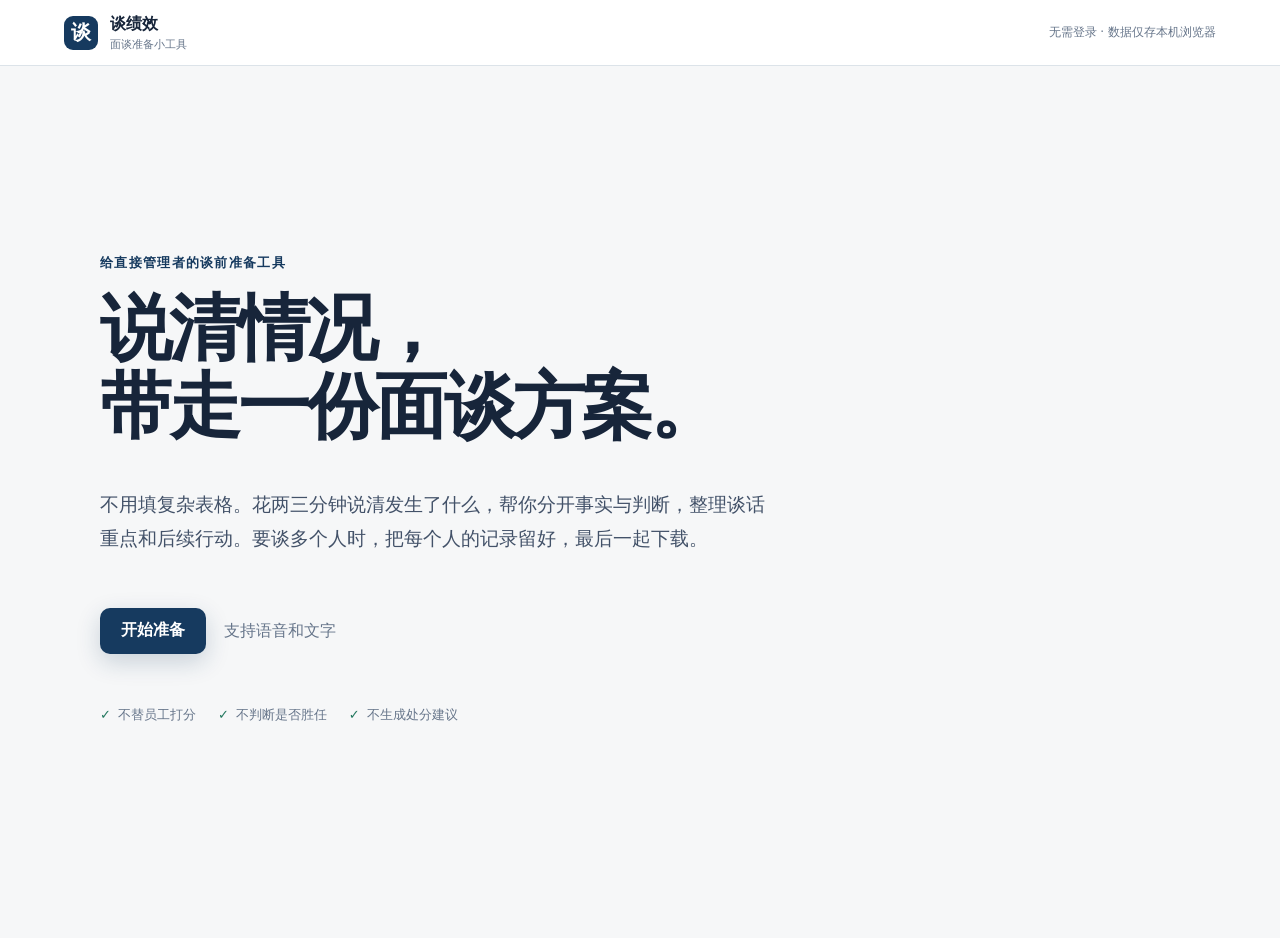
==== commit 18eb3141: "重构为轻量版：单一流程 说情况→确认重点→拿方案，移除批次/工作台/设置页" ====
--- a/index.html
+++ b/index.html
@@ -1,17 +1,17 @@
 <!doctype html>
 <!--
-  谈绩效 · 面谈准备（单文件版）
+  谈绩效 · 面谈准备（轻量版 · 单文件）
   双击用浏览器打开即可使用，无需安装、无需登录、无需联网。
-  数据保存在本机浏览器中，请定期在「设置」里导出备份。
-  生成时间：2026-11-04T15:17:36.751Z
+  流程：说情况 → 确认重点 → 拿方案；多人时逐个保存记录，最后一次性下载 Markdown。
+  数据保存在本机浏览器中，请及时下载留档。
+  生成时间：2026-11-05T14:33:14.953Z
 -->
 
 <html lang="zh-CN">
   <head>
     <meta charset="UTF-8" />
     <meta name="viewport" content="width=device-width, initial-scale=1.0" />
-    <meta name="description" content="谈绩效——面向直接管理者的绩效反馈面谈准备工具。逐人准备，谈完一起导出沟通方案。不需要登录。" />
-    <meta name="theme-color" content="#163a5f" />
+    <meta name="description" content="谈绩效——面向直接管理者的绩效反馈面谈准备小工具" />
     <title>谈绩效｜面谈准备</title>
     <style>
 :root {
@@ -331,307 +331,22 @@
   @keyframes rise { from { opacity: 0; transform: translateY(8px); } to { opacity: 1; transform: translateY(0); } }
 }
 
-/* ============================================================
-   P0 应用层新增组件（登录、工作台、清单、设置）
-   沿用原有配色变量与卡片语言
-   ============================================================ */
-
-.boot { display: grid; place-items: center; min-height: 60vh; color: var(--muted); }
-
-/* 登录页 */
-.auth-wrap {
-  min-height: 100vh;
-  display: grid;
-  grid-template-columns: minmax(0, 1.05fr) minmax(360px, 420px);
-  gap: clamp(24px, 5vw, 72px);
-  align-items: center;
-  padding: clamp(24px, 6vw, 80px);
-  max-width: 1240px;
-  margin-inline: auto;
-}
-.auth-side h1 { font-size: clamp(30px, 4vw, 46px); line-height: 1.2; margin: 22px 0 16px; letter-spacing: -0.02em; }
-.auth-side .lead { max-width: 34em; }
-.brand-plain { display: inline-flex; align-items: center; gap: 10px; font-weight: 700; font-size: 17px; }
-.brand-plain small { display: block; font-weight: 500; font-size: 12px; color: var(--muted); margin-top: 2px; }
-.auth-points { margin: 26px 0 0; padding-left: 18px; color: var(--muted); font-size: 14px; line-height: 1.9; }
-.auth-points li::marker { color: var(--navy); }
-.auth-card { padding: clamp(22px, 3vw, 34px); }
-.auth-tabs { display: flex; gap: 6px; background: #eef2f6; padding: 4px; border-radius: 10px; margin-bottom: 22px; }
-.auth-tab { flex: 1; border: 0; background: transparent; padding: 9px 0; border-radius: 8px; font: inherit; font-size: 14px; color: var(--muted); cursor: pointer; }
-.auth-tab.active { background: #fff; color: var(--ink); font-weight: 600; box-shadow: 0 1px 3px rgba(23,37,58,.1); }
-.auth-card .field { margin-bottom: 16px; }
-.auth-card .large-button { width: 100%; margin-top: 6px; }
-
-/* 顶部导航 */
-.nav-links { display: flex; gap: 4px; margin-left: 18px; }
-.nav-link { border: 0; background: transparent; font: inherit; font-size: 14px; color: var(--muted); padding: 8px 12px; border-radius: 8px; cursor: pointer; }
-.nav-link:hover { background: rgba(22,58,95,.06); color: var(--ink); }
-.nav-link.active { color: var(--navy); font-weight: 600; background: rgba(22,58,95,.07); }
-.user-chip { margin-left: auto; display: flex; align-items: center; gap: 12px; font-size: 13px; color: var(--muted); }
-.user-chip .link-button { font-size: 13px; }
-
-/* 页头 */
-.dash-head { display: flex; gap: 20px; align-items: flex-start; justify-content: space-between; margin: 26px 0 18px; flex-wrap: wrap; }
-.dash-head h1 { font-size: clamp(22px, 2.6vw, 30px); margin: 6px 0 8px; letter-spacing: -0.01em; display: flex; align-items: center; gap: 10px; flex-wrap: wrap; }
-.dash-head .sub { color: var(--muted); font-size: 14px; margin: 0; }
-.head-actions { display: flex; gap: 8px; align-items: center; flex-wrap: wrap; }
-.crumbs { margin-top: 18px; font-size: 13px; }
-
-/* 统计 */
-.stat-row { display: grid; grid-template-columns: repeat(3, 1fr); gap: 12px; margin-bottom: 16px; }
-.stat { background: var(--surface); border: 1px solid var(--line); border-radius: 12px; padding: 16px 18px; display: flex; flex-direction: column; gap: 6px; }
-.stat span { font-size: 12.5px; color: var(--muted); }
-.stat strong { font-size: 26px; letter-spacing: -0.02em; color: var(--navy); }
-
-/* 列表 */
-.list { display: flex; flex-direction: column; }
-.list-row {
-  display: flex; align-items: center; justify-content: space-between; gap: 16px;
-  width: 100%; text-align: left; font: inherit; color: inherit;
-  padding: 15px 4px; border: 0; border-top: 1px solid var(--line);
-  background: transparent; cursor: pointer;
-}
-.list-row:first-child { border-top: 0; }
-.list-row:not(.static):hover { background: rgba(22,58,95,.035); }
-.list-main { display: flex; flex-direction: column; gap: 5px; min-width: 0; }
-.list-main strong { font-size: 15px; display: flex; align-items: center; gap: 8px; flex-wrap: wrap; }
-.list-main span { font-size: 12.5px; color: var(--muted); }
-.list-meta { display: flex; align-items: center; gap: 8px; flex-shrink: 0; }
-.arrow { color: var(--muted); font-size: 15px; }
-.role-tag { font-size: 11.5px; font-weight: 500; color: var(--muted); background: #eef2f6; padding: 2px 8px; border-radius: 999px; }
-
-.chip { font-size: 11.5px; padding: 3px 9px; border-radius: 999px; white-space: nowrap; border: 1px solid transparent; }
-.chip-ready { color: var(--fact); background: var(--fact-bg); border-color: rgba(35,120,95,.18); }
-.chip-draft { color: var(--muted); background: #f0f3f6; border-color: var(--line); }
-.chip-risk { color: var(--risk); background: var(--risk-bg); border-color: rgba(165,61,70,.2); }
-
-/* 空状态 */
-.empty { text-align: center; padding: 42px 20px; color: var(--muted); }
-.empty strong { display: block; color: var(--ink); font-size: 15px; margin-bottom: 8px; }
-.empty p { margin: 0 auto; max-width: 30em; font-size: 13.5px; line-height: 1.8; }
-
-/* 内联表单 */
-.inline-form { margin-bottom: 16px; }
-.inline-form .actions { margin-top: 12px; }
-.rename-form { display: flex; gap: 8px; align-items: center; margin: 8px 0; flex-wrap: wrap; }
-.rename-form input { font: inherit; padding: 8px 10px; border: 1px solid var(--line); border-radius: 8px; min-width: 260px; }
-.form-grid { display: grid; grid-template-columns: 1fr 1fr; gap: 14px; }
-
-/* 链接按钮与危险操作 */
-.link-button { border: 0; background: transparent; font: inherit; color: var(--navy); cursor: pointer; padding: 0; text-decoration: underline; text-underline-offset: 3px; }
-.link-button.danger { color: var(--risk); }
-.link-button.small-button { font-size: 12.5px; margin-left: 6px; }
-a.secondary, a.primary { display: inline-flex; align-items: center; justify-content: center; text-decoration: none; }
-.danger-button { border: 1px solid var(--risk); background: var(--risk); color: #fff; font: inherit; font-weight: 600; padding: 10px 18px; border-radius: 10px; cursor: pointer; }
-.danger-button:hover { filter: brightness(1.06); }
-.danger-zone { margin: 26px 0 60px; padding: 18px 20px; border: 1px dashed rgba(165,61,70,.35); border-radius: 12px; background: rgba(253,239,240,.5); }
-.danger-zone strong { font-size: 14px; color: var(--risk); }
-.danger-zone p { margin: 6px 0 10px; font-size: 13px; color: var(--muted); }
-.danger-zone .actions { margin-top: 10px; }
-
-/* 分析结果 */
-.engine-bar { display: flex; align-items: center; gap: 12px; flex-wrap: wrap; font-size: 12.5px; color: var(--muted); margin: 24px 0 6px; }
-.engine-bar .link-button { margin-left: auto; font-size: 12.5px; }
-.warn-box { background: #fffdf5; border: 1px solid rgba(166,97,12,.25); border-radius: 10px; padding: 12px 16px 12px 16px; margin: 12px 0; }
-.warn-box ul { margin: 0; padding-left: 18px; font-size: 13px; color: #7a4d09; line-height: 1.8; }
-.risk-banner { background: var(--risk-bg); border: 1px solid rgba(165,61,70,.28); border-radius: 12px; padding: 16px 18px; margin: 14px 0; }
-.risk-banner strong { color: var(--risk); font-size: 14px; }
-.risk-banner p { margin: 6px 0 0; font-size: 13px; color: #7d2b32; line-height: 1.75; }
-.risk-banner ul { margin: 8px 0 0; padding-left: 18px; font-size: 13px; color: #7d2b32; line-height: 1.8; }
-.risk-banner.high { border-width: 2px; }
-.opening { font-size: 15px; line-height: 1.85; color: var(--ink); margin: 8px 0 0; }
-.alt { color: var(--muted); font-size: 13px; margin: 6px 0 0; }
-.version-bar { display: flex; align-items: center; gap: 8px; flex-wrap: wrap; margin: 18px 0 8px; font-size: 12.5px; color: var(--muted); }
-.version-bar .choice { padding: 5px 10px; font-size: 12.5px; }
-
-/* 键值表与清单 */
-.kv { display: grid; gap: 10px; margin: 12px 0 0; }
-.kv div { display: flex; gap: 16px; font-size: 13.5px; }
-.kv dt { width: 96px; color: var(--muted); flex-shrink: 0; }
-.kv dd { margin: 0; color: var(--ink); word-break: break-all; }
-.plain-list { margin: 10px 0 0; padding-left: 18px; font-size: 13.5px; line-height: 1.9; color: var(--muted); }
-select { font: inherit; padding: 8px 10px; border: 1px solid var(--line); border-radius: 8px; background: #fff; color: var(--ink); min-width: 140px; }
-
-@media (max-width: 900px) {
-  .auth-wrap { grid-template-columns: 1fr; padding: 28px 20px 48px; }
-  .auth-side h1 { margin-top: 16px; }
-  .stat-row { grid-template-columns: 1fr; }
-  .form-grid { grid-template-columns: 1fr; }
-  .dash-head { flex-direction: column; }
-  .head-actions { width: 100%; }
-  .head-actions > * { flex: 1; }
-  .list-row { flex-direction: column; align-items: flex-start; gap: 10px; }
-  .list-meta { width: 100%; flex-wrap: wrap; }
-  .nav-links { margin-left: 0; }
-  .topbar { flex-wrap: wrap; gap: 10px; }
-  .user-chip { margin-left: 0; }
-}
-
-/* ============================================================
-   P0 应用层新增组件（登录、工作台、清单、设置）
-   沿用原有配色变量与卡片语言
-   ============================================================ */
-
-.boot { display: grid; place-items: center; min-height: 60vh; color: var(--muted); }
-
-/* 登录页 */
-.auth-wrap {
-  min-height: 100vh;
-  display: grid;
-  grid-template-columns: minmax(0, 1.05fr) minmax(360px, 420px);
-  gap: clamp(24px, 5vw, 72px);
-  align-items: center;
-  padding: clamp(24px, 6vw, 80px);
-  max-width: 1240px;
-  margin-inline: auto;
-}
-.auth-side h1 { font-size: clamp(30px, 4vw, 46px); line-height: 1.2; margin: 22px 0 16px; letter-spacing: -0.02em; }
-.auth-side .lead { max-width: 34em; }
-.brand-plain { display: inline-flex; align-items: center; gap: 10px; font-weight: 700; font-size: 17px; }
-.brand-plain small { display: block; font-weight: 500; font-size: 12px; color: var(--muted); margin-top: 2px; }
-.auth-points { margin: 26px 0 0; padding-left: 18px; color: var(--muted); font-size: 14px; line-height: 1.9; }
-.auth-points li::marker { color: var(--navy); }
-.auth-card { padding: clamp(22px, 3vw, 34px); }
-.auth-tabs { display: flex; gap: 6px; background: #eef2f6; padding: 4px; border-radius: 10px; margin-bottom: 22px; }
-.auth-tab { flex: 1; border: 0; background: transparent; padding: 9px 0; border-radius: 8px; font: inherit; font-size: 14px; color: var(--muted); cursor: pointer; }
-.auth-tab.active { background: #fff; color: var(--ink); font-weight: 600; box-shadow: 0 1px 3px rgba(23,37,58,.1); }
-.auth-card .field { margin-bottom: 16px; }
-.auth-card .large-button { width: 100%; margin-top: 6px; }
-
-/* 顶部导航 */
-.nav-links { display: flex; gap: 4px; margin-left: 18px; }
-.nav-link { border: 0; background: transparent; font: inherit; font-size: 14px; color: var(--muted); padding: 8px 12px; border-radius: 8px; cursor: pointer; }
-.nav-link:hover { background: rgba(22,58,95,.06); color: var(--ink); }
-.nav-link.active { color: var(--navy); font-weight: 600; background: rgba(22,58,95,.07); }
-.user-chip { margin-left: auto; display: flex; align-items: center; gap: 12px; font-size: 13px; color: var(--muted); }
-.user-chip .link-button { font-size: 13px; }
-
-/* 页头 */
-.dash-head { display: flex; gap: 20px; align-items: flex-start; justify-content: space-between; margin: 26px 0 18px; flex-wrap: wrap; }
-.dash-head h1 { font-size: clamp(22px, 2.6vw, 30px); margin: 6px 0 8px; letter-spacing: -0.01em; display: flex; align-items: center; gap: 10px; flex-wrap: wrap; }
-.dash-head .sub { color: var(--muted); font-size: 14px; margin: 0; }
-.head-actions { display: flex; gap: 8px; align-items: center; flex-wrap: wrap; }
-.crumbs { margin-top: 18px; font-size: 13px; }
-
-/* 统计 */
-.stat-row { display: grid; grid-template-columns: repeat(3, 1fr); gap: 12px; margin-bottom: 16px; }
-.stat { background: var(--surface); border: 1px solid var(--line); border-radius: 12px; padding: 16px 18px; display: flex; flex-direction: column; gap: 6px; }
-.stat span { font-size: 12.5px; color: var(--muted); }
-.stat strong { font-size: 26px; letter-spacing: -0.02em; color: var(--navy); }
-
-/* 列表 */
-.list { display: flex; flex-direction: column; }
-.list-row {
-  display: flex; align-items: center; justify-content: space-between; gap: 16px;
-  width: 100%; text-align: left; font: inherit; color: inherit;
-  padding: 15px 4px; border: 0; border-top: 1px solid var(--line);
-  background: transparent; cursor: pointer;
-}
-.list-row:first-child { border-top: 0; }
-.list-row:not(.static):hover { background: rgba(22,58,95,.035); }
-.list-main { display: flex; flex-direction: column; gap: 5px; min-width: 0; }
-.list-main strong { font-size: 15px; display: flex; align-items: center; gap: 8px; flex-wrap: wrap; }
-.list-main span { font-size: 12.5px; color: var(--muted); }
-.list-meta { display: flex; align-items: center; gap: 8px; flex-shrink: 0; }
-.arrow { color: var(--muted); font-size: 15px; }
-.role-tag { font-size: 11.5px; font-weight: 500; color: var(--muted); background: #eef2f6; padding: 2px 8px; border-radius: 999px; }
-
-.chip { font-size: 11.5px; padding: 3px 9px; border-radius: 999px; white-space: nowrap; border: 1px solid transparent; }
-.chip-ready { color: var(--fact); background: var(--fact-bg); border-color: rgba(35,120,95,.18); }
-.chip-draft { color: var(--muted); background: #f0f3f6; border-color: var(--line); }
-.chip-risk { color: var(--risk); background: var(--risk-bg); border-color: rgba(165,61,70,.2); }
-
-/* 空状态 */
-.empty { text-align: center; padding: 42px 20px; color: var(--muted); }
-.empty strong { display: block; color: var(--ink); font-size: 15px; margin-bottom: 8px; }
-.empty p { margin: 0 auto; max-width: 30em; font-size: 13.5px; line-height: 1.8; }
-
-/* 内联表单 */
-.inline-form { margin-bottom: 16px; }
-.inline-form .actions { margin-top: 12px; }
-.rename-form { display: flex; gap: 8px; align-items: center; margin: 8px 0; flex-wrap: wrap; }
-.rename-form input { font: inherit; padding: 8px 10px; border: 1px solid var(--line); border-radius: 8px; min-width: 260px; }
-.form-grid { display: grid; grid-template-columns: 1fr 1fr; gap: 14px; }
-
-/* 链接按钮与危险操作 */
-.link-button { border: 0; background: transparent; font: inherit; color: var(--navy); cursor: pointer; padding: 0; text-decoration: underline; text-underline-offset: 3px; }
-.link-button.danger { color: var(--risk); }
-.link-button.small-button { font-size: 12.5px; margin-left: 6px; }
-a.secondary, a.primary { display: inline-flex; align-items: center; justify-content: center; text-decoration: none; }
-.danger-button { border: 1px solid var(--risk); background: var(--risk); color: #fff; font: inherit; font-weight: 600; padding: 10px 18px; border-radius: 10px; cursor: pointer; }
-.danger-button:hover { filter: brightness(1.06); }
-.danger-zone { margin: 26px 0 60px; padding: 18px 20px; border: 1px dashed rgba(165,61,70,.35); border-radius: 12px; background: rgba(253,239,240,.5); }
-.danger-zone strong { font-size: 14px; color: var(--risk); }
-.danger-zone p { margin: 6px 0 10px; font-size: 13px; color: var(--muted); }
-.danger-zone .actions { margin-top: 10px; }
-
-/* 分析结果 */
-.engine-bar { display: flex; align-items: center; gap: 12px; flex-wrap: wrap; font-size: 12.5px; color: var(--muted); margin: 24px 0 6px; }
-.engine-bar .link-button { margin-left: auto; font-size: 12.5px; }
-.warn-box { background: #fffdf5; border: 1px solid rgba(166,97,12,.25); border-radius: 10px; padding: 12px 16px 12px 16px; margin: 12px 0; }
-.warn-box ul { margin: 0; padding-left: 18px; font-size: 13px; color: #7a4d09; line-height: 1.8; }
-.risk-banner { background: var(--risk-bg); border: 1px solid rgba(165,61,70,.28); border-radius: 12px; padding: 16px 18px; margin: 14px 0; }
-.risk-banner strong { color: var(--risk); font-size: 14px; }
-.risk-banner p { margin: 6px 0 0; font-size: 13px; color: #7d2b32; line-height: 1.75; }
-.risk-banner ul { margin: 8px 0 0; padding-left: 18px; font-size: 13px; color: #7d2b32; line-height: 1.8; }
-.risk-banner.high { border-width: 2px; }
-.opening { font-size: 15px; line-height: 1.85; color: var(--ink); margin: 8px 0 0; }
-.alt { color: var(--muted); font-size: 13px; margin: 6px 0 0; }
-.version-bar { display: flex; align-items: center; gap: 8px; flex-wrap: wrap; margin: 18px 0 8px; font-size: 12.5px; color: var(--muted); }
-.version-bar .choice { padding: 5px 10px; font-size: 12.5px; }
-
-/* 键值表与清单 */
-.kv { display: grid; gap: 10px; margin: 12px 0 0; }
-.kv div { display: flex; gap: 16px; font-size: 13.5px; }
-.kv dt { width: 96px; color: var(--muted); flex-shrink: 0; }
-.kv dd { margin: 0; color: var(--ink); word-break: break-all; }
-.plain-list { margin: 10px 0 0; padding-left: 18px; font-size: 13.5px; line-height: 1.9; color: var(--muted); }
-select { font: inherit; padding: 8px 10px; border: 1px solid var(--line); border-radius: 8px; background: #fff; color: var(--ink); min-width: 140px; }
-
-@media (max-width: 900px) {
-  .auth-wrap { grid-template-columns: 1fr; padding: 28px 20px 48px; }
-  .auth-side h1 { margin-top: 16px; }
-  .stat-row { grid-template-columns: 1fr; }
-  .form-grid { grid-template-columns: 1fr; }
-  .dash-head { flex-direction: column; }
-  .head-actions { width: 100%; }
-  .head-actions > * { flex: 1; }
-  .list-row { flex-direction: column; align-items: flex-start; gap: 10px; }
-  .list-meta { width: 100%; flex-wrap: wrap; }
-  .nav-links { margin-left: 0; }
-  .topbar { flex-wrap: wrap; gap: 10px; }
-  .user-chip { margin-left: 0; }
-}
-
-/* ============================================================
-   无登录版新增：汇总视图、下一步操作、本机提示
-   ============================================================ */
-
-.empty-actions { margin-top: 16px; display: flex; justify-content: center; gap: 8px; }
-.local-note { margin: 18px 0 60px; font-size: 12.5px; color: var(--muted); line-height: 1.8; }
-.local-note .link-button { font-size: 12.5px; margin-left: 6px; }
-.muted { color: var(--muted); font-size: 13px; margin: 4px 0 10px; }
-
-.summary-panel { margin-top: 16px; }
-.summary-card { border-top: 1px solid var(--line); padding: 18px 0 16px; }
-.summary-card:first-of-type { border-top: 0; }
-.summary-card h3 { font-size: 15.5px; margin: 0 0 6px; display: flex; align-items: center; gap: 8px; flex-wrap: wrap; }
-.summary-block { margin: 8px 0 0; font-size: 13px; }
-.summary-block strong { display: block; font-size: 12.5px; color: var(--muted); font-weight: 600; margin-bottom: 4px; }
-.summary-block ul { margin: 0; padding-left: 18px; line-height: 1.75; color: var(--ink); }
-.summary-card .link-button { font-size: 12.5px; margin-top: 10px; display: inline-block; }
-
-.next-actions { display: flex; gap: 10px; margin: 22px 0 0; flex-wrap: wrap; }
-.next-actions .primary { flex: 1; min-width: 220px; }
-
-.upload-label { cursor: pointer; }
-.error { color: var(--risk); background: var(--risk-bg); border: 1px solid rgba(165,61,70,.25); border-radius: 10px; padding: 10px 14px; font-size: 13px; margin-top: 12px; }
+/* ---- 轻量版补充样式 ---- */
+.status.blocked { color: var(--risk); background: var(--risk-bg); }
+.judgment-item { margin: 8px 0; }
+.judgment-item p { margin: 0 0 4px; }
+.judgment-reason { color: var(--muted); font-size: 13px; line-height: 1.6; }
+
+/* ---- 轻量版补充样式 ---- */
+.status.blocked { color: var(--risk); background: var(--risk-bg); }
+.judgment-item { margin: 8px 0; }
+.judgment-item p { margin: 0 0 4px; }
+.judgment-reason { color: var(--muted); font-size: 13px; line-height: 1.6; }
 
 </style>
-    <link rel="icon" href="data:image/svg+xml,%3Csvg xmlns='http://www.w3.org/2000/svg' viewBox='0 0 32 32'%3E%3Crect width='32' height='32' rx='8' fill='%23163a5f'/%3E%3Ctext x='16' y='22' font-size='17' font-family='PingFang SC,sans-serif' fill='%23fff' text-anchor='middle'%3E谈%3C/text%3E%3C/svg%3E" />
   </head>
   <body>
-    <div id="app" aria-live="polite"></div>
+    <div id="app"></div>
     <script>
 /**
  * 谈绩效 · 分析引擎（浏览器版，无依赖、不联网）
@@ -868,1096 +583,422 @@
 });
 
 </script>
-    <script>
-"use strict";
-
+  <script>
 /**
- * 谈绩效 · 单页应用（无登录、无注册、无服务端）
- * 数据存在本机浏览器的 localStorage，随时可导出 Markdown / JSON。
+ * 谈绩效 · 轻量版
+ *
+ * 流程只有一条：说情况 → 确认重点 → 拿方案。
+ * 涉及多人时，只是把每个人的记录攒在本机，最后一次性导出 Markdown 下载。
+ * 没有账号、没有批次管理、没有设置页。数据只存在这台设备的浏览器里。
  */
 
-var root = document.getElementById("app");
-var STORE_KEY = "tanjixiao.v1";
-
-var state = {
-  view: "boot",
-  data: null,
-  draft: null,
-  dirty: false,
-  viewingVersion: null,
-  showNewBatch: false,
-  showNewCase: false,
-  showNewCaseName: "",
-  renaming: false,
-  listening: false,
-  summary: false,
-  error: "",
-  storageBroken: false,
+const root = document.getElementById("app");
+const ANALYSIS = window.TanJixiaoAnalysis;
+
+const STORE_KEY = "tanJixiaoLight.v1";
+
+const SAMPLE_STORY =
+  "产品经理负责的客户方案原定 10 月 16 日提交，实际 10 月 18 日才提交。他在 10 月 15 日已经发现可能延期，但没有告诉我或客户经理。客户评审因此推迟两天。设计素材也比计划晚了一天。我觉得他缺乏责任心，希望以后能提前暴露风险。";
+
+const SAMPLE_GOAL = "弄清没有提前预警的原因，并约定以后发现交付风险时的沟通机制。";
+
+const DEFAULT_RESPONSE =
+  "我理解设计素材延迟会影响进度。我们先确认一下：你是什么时候判断可能无法按时完成的？当时为什么没有发出风险提醒？";
+
+function freshState() {
+  return {
+    role: "产品经理",
+    story: SAMPLE_STORY,
+    goal: SAMPLE_GOAL,
+    files: [],
+    cases: [],
+    currentSavedId: null,
+    errors: {},
+    analysis: null,
+    quickAnswer: "unknown",
+    listening: false,
+    transcriptBefore: "",
+    reaction: "external",
+    response: DEFAULT_RESPONSE,
+    coachVisible: false,
+    toast: "",
+  };
+}
+
+let state = freshState();
+try {
+  const saved = JSON.parse(localStorage.getItem(STORE_KEY) || "null");
+  if (saved && typeof saved === "object") {
+    state = Object.assign(freshState(), saved, {
+      screen: undefined,
+      listening: false,
+      toast: "",
+      coachVisible: false,
+      errors: {},
+    });
+    delete state.screen;
+  }
+} catch {
+  /* 本机记录不可用时按全新状态运行 */
+}
+
+function persist() {
+  try {
+    const data = {
+      role: state.role,
+      story: state.story,
+      goal: state.goal,
+      files: state.files,
+      cases: state.cases,
+      currentSavedId: state.currentSavedId,
+      analysis: state.analysis,
+      quickAnswer: state.quickAnswer,
+      reaction: state.reaction,
+      response: state.response,
+    };
+    localStorage.setItem(STORE_KEY, JSON.stringify(data));
+  } catch {
+    /* 隐私模式等场景下静默降级为仅会话内保存 */
+  }
+}
+
+let recognition = null;
+
+function escapeHtml(value) {
+  return String(value || "")
+    .replaceAll("&", "&amp;")
+    .replaceAll("<", "&lt;")
+    .replaceAll(">", "&gt;")
+    .replaceAll('"', "&quot;")
+    .replaceAll("'", "&#039;");
+}
+
+function go(screen) {
+  state.screen = screen;
+  state.toast = "";
+  state.coachVisible = false;
+  window.scrollTo({ top: 0, behavior: "smooth" });
+  render();
+}
+
+function shell(content, step = 0) {
+  const labels = ["说情况", "确认重点", "拿方案"];
+  return `
+    <div class="shell">
+      <header class="topbar">
+        <button class="brand brand-button" data-go="home" aria-label="返回首页"><span class="brand-mark">谈</span><span>谈绩效<small>面谈准备小工具</small></span></button>
+        <span class="privacy">无需登录 · 数据仅存本机浏览器</span>
+      </header>
+      <main class="container compact-container">
+        ${step ? `<nav class="steps simple-steps" aria-label="流程进度">${labels.map((label, index) => `<div class="step ${index + 1 === step ? "active" : ""} ${index + 1 < step ? "done" : ""}">${index + 1}<span>${label}</span></div>`).join("")}</nav>` : ""}
+        ${content}
+      </main>
+      ${state.toast ? `<div class="toast" role="status">${state.toast}</div>` : ""}
+    </div>`;
+}
+
+function home() {
+  const recordsEntry = state.cases.length
+    ? `<button class="batch-entry" data-go="records"><strong>已记好 ${state.cases.length} 个人的沟通记录</strong><span>查看记录并下载 →</span></button>`
+    : "";
+  return shell(`
+    <section class="simple-hero">
+      <div class="eyebrow">给直接管理者的谈前准备工具</div>
+      <h1>说清情况，<br />带走一份面谈方案。</h1>
+      <p class="lead">不用填复杂表格。花两三分钟说清发生了什么，帮你分开事实与判断，整理谈话重点和后续行动。要谈多个人时，把每个人的记录留好，最后一起下载。</p>
+      <div class="hero-actions"><button class="primary large-button" data-go="input">开始准备</button><span class="sub">支持语音和文字</span></div>
+      ${recordsEntry}
+      <div class="promise-row"><span>不替员工打分</span><span>不判断是否胜任</span><span>不生成处分建议</span></div>
+    </section>`, 0);
+}
+
+function inputScreen() {
+  const supported = Boolean(window.SpeechRecognition || window.webkitSpeechRecognition);
+  const fileList = state.files.length ? `<div class="file-list">${state.files.map((file) => `
+    <article class="file-item">
+      <div><strong>${escapeHtml(file.name)}</strong><span>${escapeHtml(file.detail)}</span></div>
+      <button class="file-remove" data-file-remove="${escapeHtml(file.id)}" aria-label="移除 ${escapeHtml(file.name)}">移除</button>
+    </article>`).join("")}</div>` : "";
+  return shell(`
+    <section class="panel slim-panel">
+      <div class="panel-head simple-head"><div><h2>把情况说给我听</h2><p class="sub">像给 HR 同事讲一遍即可，不必整理成正式材料。</p></div><span class="time-tag">约 2 分钟</span></div>
+      <div class="field-row">
+        <label for="role">员工角色</label>
+        <input id="role" value="${escapeHtml(state.role)}" placeholder="例如：销售主管" />
+      </div>
+      <div class="voice-card ${state.listening ? "listening" : ""}">
+        <div class="voice-top">
+          <div><strong>${state.listening ? "正在听，请继续说" : "描述这次绩效差距"}</strong><span>${state.listening ? "说完后点击停止，文字可继续修改" : "建议包含：原本要求、实际发生、造成影响"}</span></div>
+          <button class="voice-button" data-action="voice" aria-label="${state.listening ? "停止语音输入" : "开始语音输入"}">
+            <svg viewBox="0 0 24 24" aria-hidden="true"><path d="M12 15.5a3.5 3.5 0 0 0 3.5-3.5V6a3.5 3.5 0 1 0-7 0v6a3.5 3.5 0 0 0 3.5 3.5Zm-7-4a1 1 0 0 1 2 0V12a5 5 0 0 0 10 0v-.5a1 1 0 1 1 2 0V12a7 7 0 0 1-6 6.92V21h3a1 1 0 1 1 0 2H8a1 1 0 1 1 0-2h3v-2.08A7 7 0 0 1 5 12v-.5Z"/></svg>
+            <span>${state.listening ? "停止" : "语音输入"}</span>
+          </button>
+        </div>
+        <textarea id="story" placeholder="例如：原计划周三交付，实际周五完成……">${escapeHtml(state.story)}</textarea>
+        ${!supported ? `<p class="voice-note">当前浏览器不支持语音识别，请使用文字输入。</p>` : `<p class="voice-note">首次使用时，浏览器会请求麦克风权限。录音内容仅用于转成文字。</p>`}
+      </div>
+      <div class="field full simple-goal">
+        <label for="goal">这次最希望谈成什么？<span class="hint">只写一个结果</span></label>
+        <textarea id="goal">${escapeHtml(state.goal)}</textarea>
+      </div>
+      <p class="voice-note">只录入面谈所必需的信息，不要录入身份证号、私人手机号、客户隐私或其他无关敏感信息。</p>
+      ${state.errors.main ? `<div class="error">${state.errors.main}</div>` : ""}
+      <div class="actions simple-actions"><button class="secondary" data-action="clear">清空示例</button><button class="primary" data-action="analyze">整理谈话重点</button></div>
+    </section>`, 1);
+}
+
+function reviewScreen() {
+  const a = state.analysis;
+  if (!a) { state.screen = "input"; return inputScreen(); }
+
+  if (a.riskLevel === "high") {
+    const cards = a.riskFlags.map((flag) => `
+      <article class="review-row judgment-row">
+        <div class="review-label"><span>!</span><strong>${escapeHtml(flag.label)}</strong></div>
+        <p>${escapeHtml(flag.advice)}</p>
+      </article>`).join("");
+    return shell(`
+      <section class="panel slim-panel">
+        <div class="panel-head simple-head"><div><h2>先停一下：这不适合绩效面谈</h2><p class="sub">你的描述里出现了需要专门流程处理的情形。</p></div><span class="status blocked">高风险</span></div>
+        ${cards}
+        <p class="voice-note">为了保护你和员工，本工具在这些情形下不提供谈话话术。请先与 HR / 法务确认处理方式，再决定下一步。</p>
+        <div class="actions simple-actions"><button class="secondary" data-go="input">返回修改描述</button></div>
+      </section>`, 2);
+  }
+
+  const factList = a.facts.length
+    ? `<ul>${a.facts.map((item) => `<li>${escapeHtml(item.text)}</li>`).join("")}</ul>`
+    : `<p>没有从描述里提取到带时间和结果的事实。建议补上：原本要求、实际发生、造成影响。</p>`;
+  const judgmentPart = a.judgmentsToPause.length
+    ? a.judgmentsToPause.map((item) => `
+        <div class="judgment-item"><p>${escapeHtml(item.statement)}</p><p class="judgment-reason">${escapeHtml(item.reason)}</p></div>`).join("")
+    : `<p>没有检测到明显的评价性表述，可以直接进入面谈。</p>`;
+  return shell(`
+    <section class="panel slim-panel">
+      <div class="panel-head simple-head"><div><h2>确认三件事就可以继续</h2><p class="sub">先把事实与判断分开，避免带着未经验证的结论进入面谈。</p></div><span class="status usable">可继续</span></div>
+      <div class="review-list">
+        <article class="review-row fact-row"><div class="review-label"><span>1</span><strong>可以直接说的事实</strong></div>${factList}</article>
+        <article class="review-row judgment-row"><div class="review-label"><span>2</span><strong>先不要下的结论</strong></div>${judgmentPart}</article>
+        <article class="review-row question-row"><div class="review-label"><span>3</span><strong>面谈中需要问清</strong></div><ul>${a.questionsToVerify.map((q) => `<li>${escapeHtml(q)}</li>`).join("")}</ul></article>
+      </div>
+      <div class="actions simple-actions"><button class="secondary" data-go="input">修改描述</button><button class="primary" data-go="report">生成面谈方案</button></div>
+    </section>`, 2);
+}
+
+function reportScreen() {
+  const a = state.analysis;
+  if (!a) { state.screen = "input"; return inputScreen(); }
+  if (a.riskLevel === "high") { state.screen = "review"; return reviewScreen(); }
+  return shell(`
+    <section class="panel plan-panel" id="report">
+      <div class="plan-title"><div><span>面谈前速览</span><h2>${escapeHtml(state.role || "员工")} · 面谈方案</h2></div><button class="secondary small-button" data-action="copy-report">复制</button></div>
+      ${state.goal ? `<section class="plan-focus"><small>这次只谈一个目标</small><strong>${escapeHtml(state.goal)}</strong></section>` : ""}
+      <div class="plan-grid">
+        <section><h3>先讲清的事实</h3><ul>${a.facts.length ? a.facts.map((item) => `<li>${escapeHtml(item.text)}</li>`).join("") : "<li>（补上时间线后再谈）</li>"}</ul></section>
+        <section><h3>先问，不要先判断</h3><ul>${a.questionsToVerify.map((q) => `<li>${escapeHtml(q)}</li>`).join("")}</ul></section>
+        <section><h3>管理者也要承担的部分</h3><ul>${a.managerResponsibilities.map((item) => `<li>${escapeHtml(item)}</li>`).join("")}</ul></section>
+        <section><h3>谈完要约定</h3><ul>${a.actionPlan.map((item) => `<li>${escapeHtml(item)}</li>`).join("")}</ul></section>
+      </div>
+      <div class="boundary-note">这是一份谈前准备，不是绩效结论。原因和行动应在面谈中共同确认。</div>
+      <div class="save-note">记录保存在这台设备的浏览器里，清理浏览器会丢失。要谈多个人时，逐个保存后一次性导出下载。</div>
+      <div class="post-actions"><button class="primary" data-action="save-next">保存并准备下一位</button><button class="secondary" data-action="save-records">保存并查看记录</button><button class="secondary" data-go="rehearsal">练一次员工可能的回应</button></div>
+    </section>`, 3);
+}
+
+const reactions = {
+  external: ["强调外部原因", "设计部门本来就给晚了，这不能全怪我。"],
+  fairness: ["质疑公平性", "为什么只说我？其他项目也经常延期。"],
+  silent: ["沉默接受", "好的，我知道了，以后注意。"]
 };
 
-/* ---------------- 存储 ---------------- */
-
-function emptyData() {
-  return { version: 1, batches: [], updatedAt: new Date().toISOString() };
-}
-
-function loadData() {
-  try {
-    var raw = localStorage.getItem(STORE_KEY);
-    if (!raw) return emptyData();
-    var parsed = JSON.parse(raw);
-    if (!parsed || !Array.isArray(parsed.batches)) return emptyData();
-    return parsed;
-  } catch (error) {
-    state.storageBroken = true;
-    return emptyData();
-  }
-}
-
-function saveData() {
-  if (!state.data) return;
-  state.data.updatedAt = new Date().toISOString();
-  try {
-    localStorage.setItem(STORE_KEY, JSON.stringify(state.data));
-    state.storageBroken = false;
-  } catch (error) {
-    state.storageBroken = true;
-    toast("浏览器存储空间不足或被禁用，改动可能无法保留。请立即导出。");
-  }
-}
-
-function uid() {
-  return Date.now().toString(36) + Math.random().toString(36).slice(2, 8);
-}
-
-/* ---------------- 工具 ---------------- */
-
-function esc(value) {
-  return String(value == null ? "" : value)
-    .replace(/&/g, "&amp;")
-    .replace(/</g, "&lt;")
-    .replace(/>/g, "&gt;")
-    .replace(/"/g, "&quot;")
-    .replace(/'/g, "&#39;");
-}
-
-function relTime(iso) {
-  if (!iso) return "";
-  var diff = Date.now() - new Date(iso).getTime();
-  if (diff < 60000) return "刚刚";
-  if (diff < 3600000) return Math.floor(diff / 60000) + " 分钟前";
-  if (diff < 86400000) return Math.floor(diff / 3600000) + " 小时前";
-  if (diff < 7 * 86400000) return Math.floor(diff / 86400000) + " 天前";
-  return new Date(iso).toLocaleDateString("zh-CN");
-}
-
-function toast(message) {
-  var old = document.querySelector(".toast");
-  if (old) old.remove();
-  var node = document.createElement("div");
-  node.className = "toast";
-  node.setAttribute("role", "status");
-  node.textContent = message;
-  document.body.appendChild(node);
-  setTimeout(function () {
-    node.remove();
-  }, 3200);
-}
-
-function findBatch(id) {
-  return state.data.batches.filter(function (item) {
-    return item.id === id;
-  })[0];
-}
-
-function findCase(id) {
-  var found = null;
-  state.data.batches.forEach(function (batch) {
-    batch.cases.forEach(function (item) {
-      if (item.id === id) found = { batch: batch, item: item };
-    });
-  });
-  return found;
-}
-
-function latestAnalysis(item) {
-  return item.analyses && item.analyses.length ? item.analyses[item.analyses.length - 1] : null;
-}
-
-function batchStats(batch) {
-  var ready = batch.cases.filter(function (item) {
-    return latestAnalysis(item);
-  }).length;
-  var risk = batch.cases.filter(function (item) {
-    var analysis = latestAnalysis(item);
-    return analysis && analysis.riskLevel === "high";
-  }).length;
-  return { total: batch.cases.length, ready: ready, risk: risk };
-}
-
-/* ---------------- 视图：工作台 ---------------- */
-
-function shell(content) {
-  return (
-    '<div class="shell">' +
-    '<header class="topbar">' +
-    '<button class="brand brand-button" data-act="goto" data-view="home" aria-label="返回工作台">' +
-    '<span class="brand-mark">谈</span><span>谈绩效<small>面谈准备</small></span></button>' +
-    '<nav class="nav-links">' +
-    '<button class="nav-link" data-act="goto" data-view="home">工作台</button>' +
-    '<button class="nav-link" data-act="goto" data-view="settings">设置</button>' +
-    "</nav>" +
-    '<div class="user-chip"><span class="chip chip-draft">无需登录 · 仅存本机</span></div>' +
-    "</header>" +
-    '<main class="container">' +
-    content +
-    "</main></div>"
-  );
-}
-
-function homeView() {
-  var batches = state.data.batches.slice().sort(function (a, b) {
-    return new Date(b.updatedAt) - new Date(a.updatedAt);
-  });
-  var totalCases = 0;
-  var totalReady = 0;
-  batches.forEach(function (batch) {
-    var stats = batchStats(batch);
-    totalCases += stats.total;
-    totalReady += stats.ready;
-  });
-
-  var rows = batches.length
-    ? batches
-        .map(function (batch) {
-          var stats = batchStats(batch);
-          return (
-            '<button class="list-row" data-act="open-batch" data-id="' + esc(batch.id) + '">' +
-            '<div class="list-main"><strong>' + esc(batch.title) + "</strong>" +
-            "<span>" + esc(batch.periodLabel || "未填写周期") + " · " + stats.total + " 人 · 更新于 " + relTime(batch.updatedAt) + "</span></div>" +
-            '<div class="list-meta">' +
-            (stats.risk ? '<span class="chip chip-risk">' + stats.risk + " 人高风险</span>" : "") +
-            '<span class="chip ' + (stats.ready ? "chip-ready" : "chip-draft") + '">' + stats.ready + "/" + stats.total + " 已出方案</span>" +
-            '<span class="arrow">→</span></div></button>'
-          );
-        })
-        .join("")
-    : '<div class="empty"><strong>还没有准备任何批次</strong><p>一个批次对应一次绩效沟通周期，比如「2026 年度绩效反馈」。批次里逐人准备，谈完一起导出。</p>' +
-      '<div class="empty-actions"><button class="secondary" data-act="load-sample">载入一个示例看看</button></div></div>';
-
-  return shell(
-    '<section class="dash-head"><div>' +
-      '<div class="eyebrow">工作台</div><h1>谈前准备</h1>' +
-      '<p class="sub">逐人准备，谈完一次导出所有人的沟通方案。不需要登录，数据存在这台设备的浏览器里。</p></div>' +
-      '<button class="primary" data-act="toggle-new-batch">' + (state.showNewBatch ? "收起" : "＋ 新建批次") + "</button></section>" +
-
-      (state.showNewBatch
-        ? '<form class="panel slim-panel inline-form" data-form="create-batch">' +
-          '<div class="form-grid">' +
-          '<div class="field"><label for="batch-title">批次名称</label>' +
-          '<input id="batch-title" name="title" placeholder="例如：2026 年度绩效反馈" maxlength="180" required /></div>' +
-          '<div class="field"><label for="batch-period">周期<span class="hint">可留空</span></label>' +
-          '<input id="batch-period" name="periodLabel" placeholder="例如：2026 Q4" maxlength="120" /></div></div>' +
-          '<div class="actions"><button class="secondary" type="button" data-act="toggle-new-batch">取消</button>' +
-          '<button class="primary" type="submit">创建批次</button></div></form>'
-        : "") +
-
-      '<section class="stat-row">' +
-      '<div class="stat"><span>批次</span><strong>' + batches.length + "</strong></div>" +
-      '<div class="stat"><span>已录入人数</span><strong>' + totalCases + "</strong></div>" +
-      '<div class="stat"><span>已生成方案</span><strong>' + totalReady + "</strong></div></section>" +
-
-      '<section class="panel"><div class="panel-head simple-head">' +
-      '<div><h2>最近的批次</h2><p class="sub">点开继续准备，或直接导出汇总。</p></div></div>' +
-      '<div class="list">' + rows + "</div></section>" +
-
-      '<p class="local-note">数据只保存在这台设备的浏览器中。换设备或清理浏览器数据会丢失，建议每次谈完导出 Markdown 或 JSON 备份。' +
-      '<button class="link-button" data-act="goto" data-view="settings">去导出</button></p>'
-  );
-}
-
-/* ---------------- 视图：批次 ---------------- */
-
-function summaryMarkdown(batch) {
-  var lines = [];
-  lines.push("# " + batch.title + "｜绩效反馈面谈准备");
-  lines.push("");
-  if (batch.periodLabel) lines.push("- 周期：" + batch.periodLabel);
-  lines.push("- 人数：" + batch.cases.length);
-  lines.push("- 导出时间：" + new Date().toLocaleString("zh-CN"));
-  lines.push("");
-  lines.push("> 本文档是谈前准备材料，不是绩效结论，也不含员工之间的比较或排名。");
-  lines.push("> 原因与行动应在面谈中与员工共同确认。");
-  lines.push("");
-
-  batch.cases.forEach(function (item, index) {
-    var analysis = latestAnalysis(item);
-    lines.push("## " + (index + 1) + ". " + item.employeeName + (item.roleTitle ? "（" + item.roleTitle + "）" : ""));
-    lines.push("");
-    lines.push("**沟通目标**");
-    lines.push("");
-    lines.push(item.goal || "待补充");
-    lines.push("");
-    lines.push("**情况描述**");
-    lines.push("");
-    lines.push(item.story || "待补充");
-    lines.push("");
-    if (analysis) {
-      if (analysis.riskLevel !== "high" && analysis.conversationOpening) {
-        lines.push("**开场**");
-        lines.push("");
-        lines.push(analysis.conversationOpening);
-        lines.push("");
-      }
-      var section = function (title, items, pick) {
-        if (!items || !items.length) return;
-        lines.push("**" + title + "**");
-        lines.push("");
-        items.forEach(function (entry) {
-          lines.push("- " + pick(entry));
-        });
-        lines.push("");
-      };
-      section("可以先讲的事实", analysis.facts, function (entry) {
-        return entry.text || entry;
-      });
-      section("先不要下的结论", analysis.judgmentsToPause, function (entry) {
-        return entry.statement + " —— " + entry.reason;
-      });
-      section("面谈中要问清", analysis.questionsToVerify, function (entry) {
-        return entry;
-      });
-      section("管理者也要承担的部分", analysis.managerResponsibilities, function (entry) {
-        return entry;
-      });
-      if (analysis.riskLevel !== "high") {
-        section("谈完要约定", analysis.actionPlan, function (entry) {
-          return entry;
-        });
-      }
-      if (analysis.riskFlags && analysis.riskFlags.length) {
-        lines.push("**风险提示**");
-        lines.push("");
-        analysis.riskFlags.forEach(function (risk) {
-          lines.push("- [" + risk.level + "] " + risk.label + "：" + risk.advice);
-        });
-        lines.push("");
-      }
-      lines.push("> 分析版本 v" + analysis.versionNo + " · 生成于 " + new Date(analysis.generatedAt).toLocaleString("zh-CN"));
-    } else {
-      lines.push("> 尚未生成面谈方案");
-    }
-    if (index < batch.cases.length - 1) {
-      lines.push("");
-      lines.push("---");
-      lines.push("");
-    }
-  });
-  return lines.join("\n");
-}
-
-function batchView(batch) {
-  var stats = batchStats(batch);
-  var rows = batch.cases.length
-    ? batch.cases
-        .map(function (item) {
-          var analysis = latestAnalysis(item);
-          return (
-            '<div class="list-row static">' +
-            '<div class="list-main"><strong>' + esc(item.employeeName) +
-            (item.roleTitle ? '<small class="role-tag">' + esc(item.roleTitle) + "</small>" : "") + "</strong>" +
-            "<span>" + (analysis ? "方案 v" + analysis.versionNo + " · 更新于 " + relTime(item.updatedAt) : "尚未生成方案") + "</span></div>" +
-            '<div class="list-meta">' +
-            (analysis && analysis.riskLevel === "high" ? '<span class="chip chip-risk">高风险·转 HR</span>' : "") +
-            '<span class="chip ' + (analysis ? "chip-ready" : "chip-draft") + '">' + (analysis ? "已有方案" : "待准备") + "</span>" +
-            '<button class="secondary small-button" data-act="open-case" data-id="' + esc(item.id) + '">打开</button>' +
-            '<button class="link-button danger" data-act="delete-case" data-id="' + esc(item.id) + '" data-name="' + esc(item.employeeName) + '">删除</button>' +
-            "</div></div>"
-          );
-        })
-        .join("")
-    : '<div class="empty"><strong>还没有录入任何人</strong><p>先添加一位员工，说清情况后生成方案。</p></div>';
-
-  return shell(
-    '<div class="crumbs"><button class="link-button" data-act="goto" data-view="home">← 工作台</button></div>' +
-      '<section class="dash-head"><div>' +
-      '<div class="eyebrow">' + esc(batch.periodLabel || "未填写周期") + "</div>" +
-      (state.renaming
-        ? '<form class="rename-form" data-form="rename-batch"><input name="title" value="' + esc(batch.title) + '" maxlength="180" required />' +
-          '<button class="primary small-button" type="submit">保存</button>' +
-          '<button class="secondary small-button" type="button" data-act="toggle-rename">取消</button></form>'
-        : "<h1>" + esc(batch.title) + ' <button class="link-button small-button" data-act="toggle-rename">改名</button></h1>') +
-      "<p class=\"sub\">" + stats.total + " 人 · " + stats.ready + " 份方案</p></div>" +
-      '<div class="head-actions">' +
-      '<button class="primary" data-act="toggle-new-case">' + (state.showNewCase ? "收起" : "＋ 添加员工") + "</button>" +
-      (batch.cases.length ? '<button class="secondary" data-act="export-batch">导出汇总</button><button class="secondary" data-act="copy-batch">复制汇总</button>' : "") +
-      "</div></section>" +
-
-      (stats.risk
-        ? '<div class="risk-banner high"><strong>' + stats.risk + " 位员工触发了高风险提示</strong>" +
-          "<p>涉及辞退、降薪、歧视骚扰、安全健康或争议情形时，本工具停止给出面谈话术。请先转 HR/法务，再决定是否继续沟通。</p></div>"
-        : "") +
-
-      (state.showNewCase
-        ? '<form class="panel slim-panel inline-form" data-form="create-case"><div class="form-grid">' +
-          '<div class="field"><label for="emp-name">员工姓名或代号</label>' +
-          '<input id="emp-name" name="employeeName" placeholder="建议用代号，如「产品-A」" maxlength="120" required /></div>' +
-          '<div class="field"><label for="emp-role">岗位<span class="hint">可留空</span></label>' +
-          '<input id="emp-role" name="roleTitle" placeholder="例如：产品经理" maxlength="120" /></div></div>' +
-          '<p class="voice-note">只录入面谈必需的信息。不要录入身份证号、私人手机号、客户隐私。</p>' +
-          '<div class="actions"><button class="secondary" type="button" data-act="toggle-new-case">取消</button>' +
-          '<button class="primary" type="submit">下一步：说情况</button></div></form>'
-        : "") +
-
-      '<section class="panel"><div class="panel-head simple-head">' +
-      '<div><h2>人员清单</h2><p class="sub">只追踪进度和方案，不做排名和横向打分。</p></div>' +
-      '<button class="link-button" data-act="toggle-summary">' + (state.summary ? "收起汇总" : "在这里搂一遍方案") + "</button></div>" +
-      '<div class="list">' + rows + "</div></section>" +
-
-      (state.summary && batch.cases.length ? summaryView(batch) : "") +
-
-      '<section class="panel batch-guidance"><h3>整批沟通前共同检查</h3><ul>' +
-      "<li>每个人都使用可核实的事实，不复制人格标签。</li>" +
-      "<li>分别确认目标是否清晰、资源是否充分、管理者是否提供过必要支持。</li>" +
-      "<li>行动约定逐人形成，不用其他员工的情况施压或比较。</li></ul></section>" +
-
-      '<section class="danger-zone"><div><strong>删除这个批次</strong><p>批次内 ' + stats.total + " 人的输入与全部分析版本会一起删除，无法恢复。</p>" +
-      '<button class="link-button danger" data-act="delete-batch" data-id="' + esc(batch.id) + '">删除批次</button></div></section>'
-  );
-}
-
-function summaryView(batch) {
-  return (
-    '<section class="panel summary-panel" id="summary"><div class="panel-head simple-head">' +
-    '<div><h2>本批方案汇总</h2><p class="sub">把所有人的方案并排放在一起看，逐人确认，不比较、不打分。</p></div></div>' +
-    batch.cases
-      .map(function (item) {
-        var analysis = latestAnalysis(item);
-        if (!analysis) {
-          return '<article class="summary-card"><h3>' + esc(item.employeeName) + '</h3><p class="muted">尚未生成方案。</p></article>';
-        }
-        var bullets = function (items, pick) {
-          if (!items || !items.length) return "";
-          return "<ul>" + items.map(function (entry) { return "<li>" + esc(pick(entry)) + "</li>"; }).join("") + "</ul>";
-        };
-        return (
-          '<article class="summary-card">' +
-          "<h3>" + esc(item.employeeName) + (item.roleTitle ? '<small class="role-tag">' + esc(item.roleTitle) + "</small>" : "") +
-          (analysis.riskLevel === "high" ? '<span class="chip chip-risk">高风险·转 HR</span>' : "") + "</h3>" +
-          '<p class="muted">目标：' + esc(item.goal || "待补充") + "</p>" +
-          (analysis.riskLevel === "high"
-            ? '<div class="warn-box"><ul>' + analysis.riskFlags.map(function (risk) { return "<li>" + esc(risk.label) + "：" + esc(risk.advice) + "</li>"; }).join("") + "</ul></div>"
-            : "") +
-          '<div class="summary-block"><strong>先讲事实</strong>' + bullets(analysis.facts, function (entry) { return entry.text || entry; }) + "</div>" +
-          '<div class="summary-block"><strong>要问清</strong>' + bullets(analysis.questionsToVerify, function (entry) { return entry; }) + "</div>" +
-          (analysis.riskLevel === "high" ? "" : '<div class="summary-block"><strong>要约定</strong>' + bullets(analysis.actionPlan, function (entry) { return entry; }) + "</div>") +
-          '<button class="link-button" data-act="open-case" data-id="' + esc(item.id) + '">打开完整方案 →</button>' +
-          "</article>"
-        );
-      })
-      .join("") +
-    "</section>"
-  );
-}
-
-/* ---------------- 视图：个案 ---------------- */
-
-function analysisView(analysis) {
-  if (!analysis) return "";
-  var high = analysis.riskLevel === "high";
-  var section = function (title, items, pick) {
-    if (!items || !items.length) return "";
-    return '<section class="analysis-card"><h3>' + title + "</h3><ul>" + items.map(pick).join("") + "</ul></section>";
+const coachByReaction = {
+  external: ["你承认了外部影响，没有急着争论责任。", "继续追问员工何时发现风险，以及当时为什么没有预警。"],
+  fairness: ["先承认员工对公平性的关切。", "说明本次只讨论这一个具体事件，不使用其他员工的信息压制他的疑问。"],
+  silent: ["不要把“我知道了”当作已经达成共识。", "请员工用自己的话说明下一次准备在什么节点采取什么行动。"]
+};
+
+function rehearsalScreen() {
+  const reaction = reactions[state.reaction];
+  const coach = coachByReaction[state.reaction];
+  return shell(`
+    <section class="panel slim-panel">
+      <div class="panel-head simple-head"><div><h2>只练最担心的一种反应</h2><p class="sub">练习内容不会自动写回员工事实。</p></div></div>
+      <div class="reaction-chips">${Object.entries(reactions).map(([key, value]) => `<button class="choice ${state.reaction === key ? "selected" : ""}" data-reaction="${key}">${value[0]}</button>`).join("")}</div>
+      <div class="dialogue-box"><span>员工</span><p>${reaction[1]}</p></div>
+      <label for="response">你会怎么回应？</label>
+      <textarea id="response">${escapeHtml(state.response)}</textarea>
+      <button class="primary feedback-button" data-action="coach">查看教练反馈</button>
+      ${state.coachVisible ? `<div class="coach-simple"><div><strong>保留</strong><p>${coach[0]}</p></div><div><strong>下一步</strong><p>${coach[1]}</p></div></div>` : ""}
+      <div class="actions simple-actions"><button class="secondary" data-go="report">返回方案</button></div>
+    </section>`, 3);
+}
+
+function recordsScreen() {
+  const cards = state.cases.length
+    ? state.cases.map((item, index) => `<article class="batch-card">
+        <div class="batch-card-head"><div><small>第 ${index + 1} 位</small><h3>${escapeHtml(item.role || "未命名角色")}</h3></div><button class="file-remove" data-case-remove="${escapeHtml(item.id)}">移除</button></div>
+        <p><strong>沟通目标：</strong>${escapeHtml(item.goal || "待补充")}</p>
+        <p class="batch-excerpt"><strong>情况摘要：</strong>${escapeHtml((item.story || "").slice(0, 120))}${(item.story || "").length > 120 ? "……" : ""}</p>
+        <div class="batch-meta"><span>${item.factsCount} 条事实</span><span>${item.questionsCount} 个待问问题</span></div>
+      </article>`).join("")
+    : `<div class="empty-batch">还没有任何人的记录。逐个准备、逐个保存，最后在这里一次性下载。</div>`;
+  return shell(`
+    <section class="panel batch-panel">
+      <div class="panel-head simple-head"><div><div class="eyebrow">沟通记录</div><h2>多人记录与下载</h2><p class="sub">逐人保留情况和方案，不做排名、打分或横向比较。</p></div><span class="status usable">${state.cases.length} 人</span></div>
+      <div class="batch-grid">${cards}</div>
+      ${state.cases.length ? `<section class="batch-guidance"><h3>下载后整批沟通时共同检查</h3><ul><li>每个人都使用可核实的事实，不复制人格标签。</li><li>分别确认目标是否清晰、资源是否充分、管理者是否提供过必要支持。</li><li>行动约定逐人形成，不用其他员工的情况施压或比较。</li></ul></section>` : ""}
+      <div class="actions batch-actions"><button class="secondary" data-go="home">返回首页</button><div class="actions-right">${state.cases.length ? `<button class="secondary" data-action="clear-records">清空全部记录</button><button class="secondary" data-action="copy-records">复制汇总</button><button class="primary" data-action="export-records">下载 Markdown</button>` : `<button class="secondary" data-go="input">开始准备</button>`}</div></div>
+    </section>`, 0);
+}
+
+function render() {
+  const screens = { home, input: inputScreen, review: reviewScreen, report: reportScreen, rehearsal: rehearsalScreen, records: recordsScreen };
+  root.innerHTML = screens[state.screen || "home"]();
+  bind();
+}
+
+function bind() {
+  root.querySelectorAll("[data-go]").forEach((element) => element.addEventListener("click", () => go(element.dataset.go)));
+  root.querySelectorAll("[data-reaction]").forEach((element) => element.addEventListener("click", () => { state.reaction = element.dataset.reaction; state.coachVisible = false; render(); }));
+  root.querySelectorAll("[data-action]").forEach((element) => element.addEventListener("click", () => action(element.dataset.action)));
+  const role = root.querySelector("#role");
+  const story = root.querySelector("#story");
+  const goal = root.querySelector("#goal");
+  const response = root.querySelector("#response");
+  if (role) role.addEventListener("input", (event) => { state.role = event.target.value; persist(); });
+  if (story) story.addEventListener("input", (event) => { state.story = event.target.value; persist(); });
+  if (goal) goal.addEventListener("input", (event) => { state.goal = event.target.value; persist(); });
+  if (response) response.addEventListener("input", (event) => { state.response = event.target.value; persist(); });
+  root.querySelectorAll("[data-file-remove]").forEach((element) => element.addEventListener("click", () => {
+    state.files = state.files.filter((file) => file.id !== element.dataset.fileRemove);
+    persist();
+    render();
+  }));
+  root.querySelectorAll("[data-case-remove]").forEach((element) => element.addEventListener("click", () => {
+    state.cases = state.cases.filter((item) => item.id !== element.dataset.caseRemove);
+    persist();
+    render();
+  }));
+}
+
+function saveCurrentCase() {
+  const a = state.analysis || { facts: [], questionsToVerify: [] };
+  const item = {
+    id: state.currentSavedId || `${Date.now()}-${Math.random().toString(16).slice(2)}`,
+    savedAt: new Date().toISOString().slice(0, 10),
+    role: state.role.trim(),
+    story: state.story.trim(),
+    goal: state.goal.trim(),
+    factsCount: (a.facts || []).length,
+    questionsCount: (a.questionsToVerify || []).length,
   };
-  // 高风险：只保留事实、判断提醒与核实问题；开场与行动约定属于"话术"，一律不给
-  return (
-    '<div class="engine-bar">' +
-    '<span class="status ' + (high ? "" : "usable") + '">' + (high ? "已停止自动建议" : "规则分析 · 本地运行") + "</span>" +
-    "<span>v" + analysis.versionNo + " · " + relTime(analysis.generatedAt) + "</span>" +
-    '<button class="link-button" data-act="copy-plan">复制这一份</button></div>' +
-    (analysis.warnings && analysis.warnings.length
-      ? '<div class="warn-box"><ul>' + analysis.warnings.map(function (item) { return "<li>" + esc(item) + "</li>"; }).join("") + "</ul></div>"
-      : "") +
-    (analysis.riskFlags && analysis.riskFlags.length
-      ? '<div class="risk-banner ' + (high ? "high" : "") + '"><strong>' + (high ? "已停止自动建议" : "风险提示") + "</strong><ul>" +
-        analysis.riskFlags.map(function (risk) {
-          return "<li><b>" + esc(risk.label) + "</b>（" + esc(risk.level) + "）：" + esc(risk.advice) + "</li>";
-        }).join("") + "</ul></div>"
-      : "") +
-    (high
-      ? '<div class="warn-box"><ul><li>由于涉及高风险情形，开场话术与行动约定已隐藏。请先与 HR/法务确认处理方式，再决定是否继续绩效沟通。</li></ul></div>'
-      : analysis.conversationOpening
-        ? '<section class="analysis-card"><h3>开场怎么说</h3><p class="opening">' + esc(analysis.conversationOpening) + "</p></section>"
-        : "") +
-    section("可以直接陈述的事实", analysis.facts, function (entry) {
-      return "<li>" + esc(entry.text || entry) + "</li>";
-    }) +
-    section("先不要下的结论", analysis.judgmentsToPause, function (entry) {
-      return "<li><strong>" + esc(entry.statement) + "</strong><p>" + esc(entry.reason) + "</p>" +
-        (entry.alternative ? '<p class="alt">' + esc(entry.alternative) + "</p>" : "") + "</li>";
-    }) +
-    section("面谈中需要问清", analysis.questionsToVerify, function (entry) {
-      return "<li>" + esc(entry) + "</li>";
-    }) +
-    section("管理者也要承担的部分", analysis.managerResponsibilities, function (entry) {
-      return "<li>" + esc(entry) + "</li>";
-    }) +
-    (high ? "" : section("谈完要约定", analysis.actionPlan, function (entry) {
-      return "<li>" + esc(entry) + "</li>";
-    })) +
-    '<div class="boundary-note">这是一份谈前准备，不是绩效结论。原因和行动应在面谈中与员工共同确认。</div>'
-  );
-}
-
-function caseView(batch, item) {
-  var draft = state.draft;
-  var analysis = state.viewingVersion != null
-    ? item.analyses.filter(function (entry) { return entry.versionNo === state.viewingVersion; })[0]
-    : latestAnalysis(item);
-  var supported = Boolean(window.SpeechRecognition || window.webkitSpeechRecognition);
-  var versions = item.analyses.length
-    ? '<div class="version-bar"><span>历史版本</span>' +
-      item.analyses
-        .slice()
-        .reverse()
-        .map(function (entry) {
-          return '<button class="choice ' + (analysis && analysis.versionNo === entry.versionNo ? "selected" : "") +
-            '" data-act="view-version" data-no="' + entry.versionNo + '">v' + entry.versionNo + " · " + relTime(entry.generatedAt) + "</button>";
-        })
-        .join("") + "</div>"
-    : "";
-
-  return shell(
-    '<div class="crumbs"><button class="link-button" data-act="open-batch" data-id="' + esc(batch.id) + '">← ' + esc(batch.title) + "</button></div>" +
-      '<section class="dash-head"><div>' +
-      '<div class="eyebrow">' + esc(batch.periodLabel || "面谈准备") + "</div>" +
-      "<h1>" + esc(draft.employeeName || "新员工") + (draft.roleTitle ? '<small class="role-tag">' + esc(draft.roleTitle) + "</small>" : "") + "</h1>" +
-      '<p class="sub">' + (latestAnalysis(item) ? "最近生成于 " + relTime(latestAnalysis(item).generatedAt) : "填写情况后生成面谈方案") + "</p></div>" +
-      (analysis ? '<button class="secondary" data-act="scroll-analysis">↓ 看当前方案</button>' : "") +
-      "</section>" +
-
-      '<form class="panel slim-panel" data-form="save-case">' +
-      '<div class="panel-head simple-head"><div><h2>把情况说清楚</h2><p class="sub">像给同事讲一遍即可，不必整理成正式材料。</p></div></div>' +
-      '<div class="form-grid">' +
-      '<div class="field"><label for="employeeName">员工姓名或代号</label>' +
-      '<input id="employeeName" name="employeeName" value="' + esc(draft.employeeName) + '" maxlength="120" /></div>' +
-      '<div class="field"><label for="roleTitle">岗位</label>' +
-      '<input id="roleTitle" name="roleTitle" value="' + esc(draft.roleTitle) + '" maxlength="120" /></div></div>' +
-
-      '<div class="voice-card ' + (state.listening ? "listening" : "") + '">' +
-      '<div class="voice-top"><div><strong>' + (state.listening ? "正在听，请继续说" : "这次发生了什么") + "</strong>" +
-      "<span>" + (state.listening ? "说完后点停止，文字仍可修改" : "建议包含：原本要求、实际发生、造成的影响、时间点") + "</span></div>" +
-      (supported
-        ? '<button class="voice-button" type="button" data-act="voice">' +
-          '<svg viewBox="0 0 24 24" aria-hidden="true"><path d="M12 15.5a3.5 3.5 0 0 0 3.5-3.5V6a3.5 3.5 0 1 0-7 0v6a3.5 3.5 0 0 0 3.5 3.5Zm-7-4a1 1 0 0 1 2 0V12a5 5 0 0 0 10 0v-.5a1 1 0 1 1 2 0V12a7 7 0 0 1-6 6.92V21h3a1 1 0 1 1 0 2H8a1 1 0 1 1 0-2h3v-2.08A7 7 0 0 1 5 12v-.5Z"/></svg>' +
-          "<span>" + (state.listening ? "停止" : "语音输入") + "</span></button>"
-        : "") +
-      "</div>" +
-      '<textarea id="story" name="story" rows="7" maxlength="20000" placeholder="例如：原计划周三交付，实际周五才完成，中间没有同步风险……">' + esc(draft.story) + "</textarea>" +
-      '<p class="voice-note">' + (supported ? "语音由浏览器转成文字，只追加到这段输入框，不上传录音。" : "当前浏览器不支持语音识别，请用文字输入。") + "</p></div>" +
-
-      '<div class="field full"><label for="goal">这次最希望谈成什么<span class="hint">只写一个结果</span></label>' +
-      '<textarea id="goal" name="goal" rows="3" maxlength="2000" placeholder="例如：弄清没有提前预警的原因，并约定风险同步机制。">' + esc(draft.goal) + "</textarea></div>" +
-
-      '<div class="field full"><label for="evidence">补充资料<span class="hint">可粘贴项目记录、目标说明</span></label>' +
-      '<textarea id="evidence" name="evidence" rows="4" maxlength="20000" placeholder="粘贴已有的文字材料，系统会当作线索，不当作已确认的事实。">' + esc(draft.evidence) + "</textarea></div>" +
-
-      '<div class="actions">' +
-      '<button class="secondary" type="submit">保存</button>' +
-      '<button class="primary" type="button" data-act="analyze">' + (latestAnalysis(item) ? "重新生成方案" : "生成面谈方案") + "</button></div>" +
-      '<p class="voice-note">输入会自动保存到本机。重新生成会新增一个版本，旧版本仍可查看。</p></form>' +
-
-      '<section id="analysis">' + analysisView(analysis) + "</section>" +
-      versions +
-
-      (latestAnalysis(item)
-        ? '<section class="next-actions">' +
-          '<button class="primary" data-act="next-person">保存并准备下一位</button>' +
-          '<button class="secondary" data-act="open-summary">看本批汇总</button></section>'
-        : "") +
-
-      '<section class="danger-zone"><div><strong>删除这个个案</strong>' +
-      "<p>删除后这位员工的输入与全部分析版本都会消失，无法恢复。</p>" +
-      '<button class="link-button danger" data-act="delete-case" data-id="' + esc(item.id) + '" data-name="' + esc(item.employeeName) + '">删除个案</button></div></section>'
-  );
-}
-
-/* ---------------- 视图：设置 ---------------- */
-
-function settingsView() {
-  var totalCases = 0;
-  var totalAnalyses = 0;
-  state.data.batches.forEach(function (batch) {
-    totalCases += batch.cases.length;
-    batch.cases.forEach(function (item) {
-      totalAnalyses += item.analyses.length;
-    });
-  });
-
-  return shell(
-    '<section class="dash-head"><div><div class="eyebrow">设置</div><h1>数据与边界</h1>' +
-      '<p class="sub">这个工具没有账号系统，所有内容存在你这台设备的浏览器里。</p></div></section>' +
-
-      '<section class="panel slim-panel"><h2>当前数据</h2><dl class="kv">' +
-      "<div><dt>批次</dt><dd>" + state.data.batches.length + "</dd></div>" +
-      "<div><dt>员工</dt><dd>" + totalCases + "</dd></div>" +
-      "<div><dt>分析版本</dt><dd>" + totalAnalyses + "</dd></div>" +
-      "<div><dt>最后修改</dt><dd>" + (state.data.updatedAt ? new Date(state.data.updatedAt).toLocaleString("zh-CN") : "—") + "</dd></div>" +
-      "</dl>" +
-      (state.storageBroken ? '<div class="error">浏览器存储不可用，当前内容无法持久保存，请立即导出。</div>' : "") +
-      "</section>" +
-
-      '<section class="panel slim-panel"><h2>备份</h2>' +
-      '<p class="sub">导出的 JSON 可以在另一台设备导入，继续使用。</p>' +
-      '<div class="actions"><button class="secondary" data-act="export-all">导出全部数据（JSON）</button>' +
-      '<label class="secondary upload-label">导入 JSON<input type="file" accept="application/json" data-role="import" hidden /></label></div>' +
-      "</section>" +
-
-      '<section class="panel slim-panel"><h2>分析方式</h2>' +
-      '<p class="sub">当前使用本地规则分析：从你写的那段话里抽取事实、判断、待核实问题和管理者责任，' +
-      "不联网、不调用外部模型，因此没有调用成本，也不会有内容外传。代价是它不理解语义，改写措辞会影响抽取结果。</p>" +
-      '<ul class="plain-list"><li>不做员工横向排名，不自动给出绩效等级，不判断是否胜任。</li>' +
-      "<li>不生成处分、辞退、降薪或正式 PIP 建议；遇到这些情形会停止给出话术。</li>" +
-      "<li>输出是谈前草案，必须由管理者确认后才使用。</li>" +
-      "<li>不保存原始录音；语音只在本机浏览器转成文字。</li></ul></section>" +
-
-      '<section class="danger-zone"><div><strong>清空本机全部数据</strong>' +
-      "<p>会删除这台浏览器里的所有批次、员工和方案，且无法恢复。建议先导出备份。</p>" +
-      (state.confirmClear
-        ? '<div class="actions"><button class="secondary" data-act="cancel-clear">取消</button>' +
-          '<button class="danger-button" data-act="clear-all">确认清空</button></div>'
-        : '<button class="link-button danger" data-act="ask-clear">清空数据</button>') +
-      "</div></section>"
-  );
-}
-
-/* ---------------- 渲染 ---------------- */
-
-function parseHash() {
-  var raw = location.hash.replace(/^#\/?/, "");
-  var parts = raw.split("/");
-  return { view: parts[0] || "home", id: parts[1] || "" };
-}
-
-function setHash(hash, push) {
-  if (location.hash === hash) return;
-  if (push) history.pushState({}, "", hash);
-  else history.replaceState({}, "", hash);
-}
-
-function render() {
-  var route = parseHash();
-  if (route.view === "batch" && route.id) {
-    var batch = findBatch(route.id);
-    if (batch) {
-      root.innerHTML = batchView(batch);
-      return;
-    }
-  }
-  if (route.view === "case" && route.id) {
-    var found = findCase(route.id);
-    if (found) {
-      root.innerHTML = caseView(found.batch, found.item);
-      return;
-    }
-  }
-  if (route.view === "settings") {
-    root.innerHTML = settingsView();
+  const existing = state.cases.findIndex((entry) => entry.id === item.id);
+  if (existing >= 0) state.cases[existing] = item;
+  else state.cases.push(item);
+  state.currentSavedId = item.id;
+  persist();
+}
+
+function resetCurrentCase() {
+  state.role = "";
+  state.story = "";
+  state.goal = "";
+  state.files = [];
+  state.analysis = null;
+  state.quickAnswer = "unknown";
+  state.currentSavedId = null;
+  state.errors = {};
+  persist();
+}
+
+function recordsMarkdown() {
+  const sections = state.cases.map((item, index) => `## ${index + 1}. ${item.role || "未命名角色"}（${item.savedAt}）\n\n**沟通目标**\n\n${item.goal || "待补充"}\n\n**情况摘要**\n\n${item.story || "（未填写）"}\n\n**面谈重点**\n\n- 先陈述可核实事实，不下人格结论\n- 先问再判断：还原时间线、当时的考虑、外部影响\n- 明确管理者需要提供的支持\n- 共同约定行动、责任人与复盘时间`).join("\n\n---\n\n");
+  return `# 绩效反馈面谈准备记录\n\n共 ${state.cases.length} 人。本文档是谈前准备，不是绩效结论或横向排名。\n\n${sections}\n`;
+}
+
+function downloadRecords() {
+  const blob = new Blob([recordsMarkdown()], { type: "text/markdown;charset=utf-8" });
+  const url = URL.createObjectURL(blob);
+  const link = document.createElement("a");
+  link.href = url;
+  link.download = `绩效面谈准备记录-${new Date().toISOString().slice(0, 10)}.md`;
+  link.click();
+  URL.revokeObjectURL(url);
+  state.toast = "记录文件已开始下载。";
+  render();
+}
+
+function startVoice() {
+  const SpeechRecognition = window.SpeechRecognition || window.webkitSpeechRecognition;
+  if (!SpeechRecognition) {
+    state.toast = "当前浏览器不支持语音识别，请使用文字输入。";
+    render();
     return;
   }
-  root.innerHTML = homeView();
-}
-
-function go(view, id) {
-  state.viewingVersion = null;
-  state.renaming = false;
-  state.showNewCase = false;
-  state.showNewBatch = false;
-  state.summary = false;
-  if (view === "home") setHash("#/home", true);
-  else if (view === "settings") setHash("#/settings", true);
-  else setHash("#/" + view + "/" + id, true);
-  render();
-  window.scrollTo({ top: 0, behavior: "smooth" });
-}
-
-/* ---------------- 语音 ---------------- */
-
-var recognition = null;
-
-function toggleVoice() {
-  var SpeechRecognition = window.SpeechRecognition || window.webkitSpeechRecognition;
-  if (!SpeechRecognition) return;
-  if (state.listening && recognition) {
-    recognition.stop();
-    return;
-  }
+  if (state.listening && recognition) { recognition.stop(); return; }
   recognition = new SpeechRecognition();
   recognition.lang = "zh-CN";
   recognition.continuous = true;
   recognition.interimResults = true;
-  var before = state.draft.story.trim();
-  recognition.onstart = function () {
-    state.listening = true;
+  state.transcriptBefore = state.story.trim();
+  recognition.onstart = () => { state.listening = true; render(); };
+  recognition.onresult = (event) => {
+    let transcript = "";
+    for (let index = event.resultIndex; index < event.results.length; index += 1) transcript += event.results[index][0].transcript;
+    state.story = `${state.transcriptBefore}${state.transcriptBefore ? "\n" : ""}${transcript}`;
+    const field = root.querySelector("#story");
+    if (field) field.value = state.story;
+  };
+  recognition.onerror = (event) => {
+    state.listening = false;
+    state.toast = event.error === "not-allowed" ? "未获得麦克风权限，可以继续使用文字输入。" : "语音识别暂时不可用，请改用文字输入。";
     render();
   };
-  recognition.onresult = function (event) {
-    var text = "";
-    for (var index = event.resultIndex; index < event.results.length; index += 1) {
-      text += event.results[index][0].transcript;
+  recognition.onend = () => { state.listening = false; render(); };
+  recognition.start();
+}
+
+function action(name) {
+  if (name === "voice") startVoice();
+  if (name === "clear") { state.role = ""; state.story = ""; state.goal = ""; state.analysis = null; state.errors = {}; persist(); render(); }
+  if (name === "analyze") {
+    const missing = [];
+    if (!state.role.trim()) missing.push("员工角色");
+    if (state.story.trim().length < 20) missing.push("具体情况（至少 20 字）");
+    if (!state.goal.trim()) missing.push("谈话目标");
+    if (missing.length) { state.errors.main = `请补充：${missing.join("、")}。`; render(); return; }
+    state.errors = {};
+    state.analysis = ANALYSIS.analyze({ role: state.role, story: state.story, goal: state.goal });
+    persist();
+    go("review");
+  }
+  if (name === "coach") { if (!state.response.trim()) { state.toast = "请先写下你的回应。"; render(); } else { state.coachVisible = true; render(); } }
+  if (name === "copy-report") {
+    const text = root.querySelector("#report").innerText;
+    navigator.clipboard?.writeText(text).then(() => { state.toast = "面谈方案已复制。"; render(); }).catch(() => { state.toast = "浏览器未允许复制，请手动选择内容。"; render(); });
+  }
+  if (name === "save-next") {
+    saveCurrentCase();
+    resetCurrentCase();
+    state.toast = "已保存这条记录，可以继续准备下一位。";
+    go("input");
+  }
+  if (name === "save-records") { saveCurrentCase(); go("records"); }
+  if (name === "copy-records") {
+    navigator.clipboard?.writeText(recordsMarkdown()).then(() => { state.toast = "汇总已复制。"; render(); }).catch(() => { state.toast = "浏览器未允许复制，请使用下载。"; render(); });
+  }
+  if (name === "export-records") downloadRecords();
+  if (name === "clear-records") {
+    if (window.confirm(`确定清空全部 ${state.cases.length} 条记录吗？删除后无法恢复。建议先下载留档。`)) {
+      state.cases = [];
+      persist();
+      state.toast = "记录已清空。";
     }
-    state.draft.story = before + (before ? "\n" : "") + text;
-    var field = root.querySelector("#story");
-    if (field) field.value = state.draft.story;
-    scheduleSave();
-  };
-  recognition.onerror = function (event) {
-    state.listening = false;
     render();
-    toast(event.error === "not-allowed" ? "未获得麦克风权限，可以继续用文字输入。" : "语音识别不可用，请改用文字。");
-  };
-  recognition.onend = function () {
-    state.listening = false;
-    render();
-  };
-  recognition.start();
-}
-
-/* ---------------- 保存 ---------------- */
-
-var saveTimer = null;
-
-function scheduleSave() {
-  state.dirty = true;
-  if (saveTimer) clearTimeout(saveTimer);
-  saveTimer = setTimeout(function () {
-    commitDraft(true);
-  }, 500);
-}
-
-function commitDraft(silent) {
-  var route = parseHash();
-  if (route.view !== "case" || !route.id) return;
-  var found = findCase(route.id);
-  if (!found) return;
-  if (state.draft.employeeName.trim()) found.item.employeeName = state.draft.employeeName.trim();
-  found.item.roleTitle = state.draft.roleTitle.trim();
-  found.item.story = state.draft.story;
-  found.item.goal = state.draft.goal;
-  found.item.evidence = state.draft.evidence;
-  found.item.updatedAt = new Date().toISOString();
-  found.batch.updatedAt = new Date().toISOString();
-  saveData();
-  state.dirty = false;
-  if (!silent) toast("已保存");
-}
-
-function download(filename, content, mime) {
-  var blob = new Blob([content], { type: mime || "text/plain;charset=utf-8" });
-  var url = URL.createObjectURL(blob);
-  var link = document.createElement("a");
-  link.href = url;
-  link.download = filename;
-  document.body.appendChild(link);
-  link.click();
-  link.remove();
-  setTimeout(function () {
-    URL.revokeObjectURL(url);
-  }, 1000);
-}
-
-function copyText(text, okMessage) {
-  if (navigator.clipboard && navigator.clipboard.writeText) {
-    navigator.clipboard.writeText(text).then(
-      function () {
-        toast(okMessage);
-      },
-      function () {
-        toast("浏览器未允许复制，请改用导出。");
-      }
-    );
-  } else {
-    toast("当前浏览器不支持一键复制，请改用导出。");
-  }
-}
-
-/* ---------------- 事件 ---------------- */
-
-root.addEventListener("click", function (event) {
-  var target = event.target.closest("[data-act]");
-  if (!target) return;
-  var act = target.dataset.act;
-  var route = parseHash();
-
-  if (act === "goto") {
-    go(target.dataset.view);
-    return;
-  }
-  if (act === "toggle-new-batch") {
-    state.showNewBatch = !state.showNewBatch;
-    render();
-    return;
-  }
-  if (act === "toggle-new-case") {
-    state.showNewCase = !state.showNewCase;
-    render();
-    if (state.showNewCase) {
-      var input = root.querySelector("#emp-name");
-      if (input) input.focus();
-    }
-    return;
-  }
-  if (act === "toggle-summary") {
-    state.summary = !state.summary;
-    render();
-    var node = root.querySelector("#summary");
-    if (node) node.scrollIntoView({ behavior: "smooth", block: "start" });
-    return;
-  }
-  if (act === "toggle-rename") {
-    state.renaming = !state.renaming;
-    render();
-    return;
-  }
-  if (act === "open-batch") {
-    go("batch", target.dataset.id);
-    return;
-  }
-  if (act === "open-case") {
-    var found = findCase(target.dataset.id);
-    if (!found) return;
-    state.draft = {
-      employeeName: found.item.employeeName,
-      roleTitle: found.item.roleTitle || "",
-      story: found.item.story || "",
-      goal: found.item.goal || "",
-      evidence: found.item.evidence || "",
-    };
-    state.dirty = false;
-    go("case", found.item.id);
-    return;
-  }
-  if (act === "open-summary") {
-    var batchId = target.dataset.id || (findCase(route.id) || {}).batch;
-    go("batch", typeof batchId === "string" ? batchId : route.id);
-    state.summary = true;
-    render();
-    var summary = root.querySelector("#summary");
-    if (summary) summary.scrollIntoView({ behavior: "smooth", block: "start" });
-    return;
-  }
-  if (act === "voice") {
-    toggleVoice();
-    return;
-  }
-  if (act === "scroll-analysis") {
-    var analysisNode = root.querySelector("#analysis");
-    if (analysisNode) analysisNode.scrollIntoView({ behavior: "smooth", block: "start" });
-    return;
-  }
-  if (act === "view-version") {
-    state.viewingVersion = Number(target.dataset.no);
-    render();
-    var versionNode = root.querySelector("#analysis");
-    if (versionNode) versionNode.scrollIntoView({ behavior: "smooth", block: "start" });
-    return;
-  }
-  if (act === "analyze") {
-    var current = findCase(route.id);
-    if (!current) return;
-    if (!state.draft.employeeName.trim()) {
-      toast("先填上员工姓名或代号。");
-      return;
-    }
-    if (state.draft.story.trim().length < 15 && !state.draft.evidence.trim()) {
-      toast("情况描述太短，至少写清发生了什么。");
-      return;
-    }
-    commitDraft(true);
-    var result = window.TanJixiaoAnalysis.analyze({
-      role: state.draft.roleTitle || state.draft.employeeName,
-      story: state.draft.story,
-      goal: state.draft.goal,
-      evidence: state.draft.evidence,
-    });
-    result.versionNo = current.item.analyses.length + 1;
-    current.item.analyses.push(result);
-    current.item.updatedAt = new Date().toISOString();
-    current.batch.updatedAt = new Date().toISOString();
-    saveData();
-    state.viewingVersion = null;
-    render();
-    toast(result.riskLevel === "high" ? "已识别高风险，停止给出话术" : "方案已生成");
-    var target2 = root.querySelector("#analysis");
-    if (target2) target2.scrollIntoView({ behavior: "smooth", block: "start" });
-    return;
-  }
-  if (act === "copy-plan") {
-    var found2 = findCase(route.id);
-    if (!found2) return;
-    var item2 = found2.item;
-    var analysis2 = state.viewingVersion != null
-      ? item2.analyses.filter(function (entry) { return entry.versionNo === state.viewingVersion; })[0]
-      : latestAnalysis(item2);
-    var text = ["# " + item2.employeeName + " 面谈准备（v" + analysis2.versionNo + "）", ""];
-    if (analysis2.riskLevel !== "high" && analysis2.conversationOpening) text.push("## 开场", analysis2.conversationOpening, "");
-    var push = function (title, items, pick) {
-      if (!items || !items.length) return;
-      text.push("## " + title);
-      items.forEach(function (entry) { text.push("- " + pick(entry)); });
-      text.push("");
-    };
-    push("可以直接陈述的事实", analysis2.facts, function (entry) { return entry.text || entry; });
-    push("先不要下的结论", analysis2.judgmentsToPause, function (entry) { return entry.statement + " —— " + entry.reason; });
-    push("面谈中需要问清", analysis2.questionsToVerify, function (entry) { return entry; });
-    push("管理者也要承担的部分", analysis2.managerResponsibilities, function (entry) { return entry; });
-    if (analysis2.riskLevel !== "high") push("谈完要约定", analysis2.actionPlan, function (entry) { return entry; });
-    if (analysis2.riskLevel === "high") text.push("## 风险提示", "> 已停止自动建议：请先与 HR/法务确认处理方式。");
-    text.push("> 本文是谈前准备，不是绩效结论。");
-    copyText(text.join("\n"), "已复制到剪贴板");
-    return;
-  }
-  if (act === "next-person") {
-    var currentBatch = (findCase(route.id) || {}).batch;
-    commitDraft(true);
-    if (currentBatch) {
-      go("batch", currentBatch.id);
-      state.showNewCase = true;
-      render();
-      var nameField = root.querySelector("#emp-name");
-      if (nameField) nameField.focus();
-      toast("已保存，接着录下一位");
-    }
-    return;
-  }
-  if (act === "export-batch" || act === "copy-batch") {
-    var batch = findBatch(route.id);
-    if (!batch) return;
-    var markdown = summaryMarkdown(batch);
-    if (act === "export-batch") {
-      download("面谈方案-" + batch.title + "-" + new Date().toISOString().slice(0, 10) + ".md", markdown, "text/markdown;charset=utf-8");
-      toast("已导出 Markdown");
-    } else {
-      copyText(markdown, "已复制汇总");
-    }
-    return;
-  }
-  if (act === "delete-case") {
-    var name = target.dataset.name || "该员工";
-    if (!window.confirm("确认删除「" + name + "」的个案和全部分析版本？此操作无法恢复。")) return;
-    var located = findCase(target.dataset.id);
-    if (!located) return;
-    located.batch.cases = located.batch.cases.filter(function (entry) {
-      return entry.id !== target.dataset.id;
-    });
-    located.batch.updatedAt = new Date().toISOString();
-    saveData();
-    if (route.view === "case") go("batch", located.batch.id);
-    else render();
-    toast("已删除");
-    return;
-  }
-  if (act === "delete-batch") {
-    var batchToDelete = findBatch(target.dataset.id);
-    if (!batchToDelete) return;
-    if (!window.confirm("确认删除批次「" + batchToDelete.title + "」及其中全部个案？此操作无法恢复。")) return;
-    state.data.batches = state.data.batches.filter(function (entry) {
-      return entry.id !== target.dataset.id;
-    });
-    saveData();
-    go("home");
-    toast("批次已删除");
-    return;
-  }
-  if (act === "export-all") {
-    download("谈绩效-备份-" + new Date().toISOString().slice(0, 10) + ".json", JSON.stringify(state.data, null, 2), "application/json");
-    toast("已导出 JSON 备份");
-    return;
-  }
-  if (act === "ask-clear") {
-    state.confirmClear = true;
-    render();
-    return;
-  }
-  if (act === "cancel-clear") {
-    state.confirmClear = false;
-    render();
-    return;
-  }
-  if (act === "clear-all") {
-    state.data = emptyData();
-    saveData();
-    state.confirmClear = false;
-    go("home");
-    toast("本机数据已清空");
-    return;
-  }
-  if (act === "load-sample") {
-    loadSample();
-    return;
-  }
-});
-
-root.addEventListener("input", function (event) {
-  var field = event.target;
-  if (!field.name) return;
-  if (state.draft && field.name in state.draft) {
-    state.draft[field.name] = field.value;
-    scheduleSave();
-  }
-});
-
-root.addEventListener("change", function (event) {
-  if (event.target.dataset.role === "import") {
-    var file = event.target.files && event.target.files[0];
-    if (!file) return;
-    var reader = new FileReader();
-    reader.onload = function () {
-      try {
-        var parsed = JSON.parse(String(reader.result));
-        if (!parsed || !Array.isArray(parsed.batches)) throw new Error("格式不对");
-        if (!window.confirm("导入会覆盖当前浏览器里的全部数据，确认继续？")) return;
-        state.data = parsed;
-        saveData();
-        go("home");
-        toast("已导入");
-      } catch (error) {
-        toast("导入失败：文件不是有效的备份 JSON。");
-      }
-    };
-    reader.readAsText(file);
-    event.target.value = "";
-  }
-});
-
-root.addEventListener("submit", function (event) {
-  var form = event.target.closest("form[data-form]");
-  if (!form) return;
-  event.preventDefault();
-  var data = new FormData(form);
-  var kind = form.dataset.form;
-
-  if (kind === "create-batch") {
-    var title = String(data.get("title") || "").trim();
-    if (!title) return;
-    var batch = {
-      id: uid(),
-      title: title,
-      periodLabel: String(data.get("periodLabel") || "").trim(),
-      createdAt: new Date().toISOString(),
-      updatedAt: new Date().toISOString(),
-      cases: [],
-    };
-    state.data.batches.push(batch);
-    saveData();
-    state.showNewBatch = false;
-    go("batch", batch.id);
-    return;
-  }
-
-  if (kind === "rename-batch") {
-    var current = findBatch(parseHash().id);
-    var newTitle = String(data.get("title") || "").trim();
-    if (current && newTitle) {
-      current.title = newTitle;
-      current.updatedAt = new Date().toISOString();
-      saveData();
-    }
-    state.renaming = false;
-    render();
-    return;
-  }
-
-  if (kind === "create-case") {
-    var batchId = parseHash().id;
-    var target = findBatch(batchId);
-    if (!target) return;
-    var name = String(data.get("employeeName") || "").trim();
-    if (!name) return;
-    var item = {
-      id: uid(),
-      employeeName: name,
-      roleTitle: String(data.get("roleTitle") || "").trim(),
-      story: "",
-      goal: "",
-      evidence: "",
-      createdAt: new Date().toISOString(),
-      updatedAt: new Date().toISOString(),
-      analyses: [],
-    };
-    target.cases.push(item);
-    target.updatedAt = new Date().toISOString();
-    saveData();
-    state.draft = { employeeName: item.employeeName, roleTitle: item.roleTitle, story: "", goal: "", evidence: "" };
-    state.dirty = false;
-    go("case", item.id);
-    return;
-  }
-
-  if (kind === "save-case") {
-    commitDraft(false);
-    render();
-    return;
-  }
-});
-
-window.addEventListener("popstate", function () {
-  render();
-});
-
-window.addEventListener("beforeunload", function (event) {
-  if (state.dirty) {
-    commitDraft(true);
-  }
-});
-
-/* ---------------- 示例 ---------------- */
-
-function loadSample() {
-  var existing = state.data.batches.filter(function (item) {
-    return item.title === "示例：2026 年度绩效反馈";
-  })[0];
-  var batch = existing;
-  if (!batch) {
-    batch = {
-      id: uid(),
-      title: "示例：2026 年度绩效反馈",
-      periodLabel: "2026 Q4",
-      createdAt: new Date().toISOString(),
-      updatedAt: new Date().toISOString(),
-      cases: [],
-    };
-    state.data.batches.push(batch);
-  }
-  if (!batch.cases.length) {
-    var story =
-      "产品经理负责的客户方案原定 10 月 16 日提交，实际 10 月 18 日才提交。他在 10 月 15 日已经发现可能延期，但没有告诉我或客户经理。客户评审因此推迟两天。设计素材也比计划晚了一天。我觉得他缺乏责任心。";
-    var item = {
-      id: uid(),
-      employeeName: "产品-A",
-      roleTitle: "产品经理",
-      story: story,
-      goal: "弄清没有提前预警的原因，并约定以后发现交付风险时的沟通机制。",
-      evidence: "",
-      createdAt: new Date().toISOString(),
-      updatedAt: new Date().toISOString(),
-      analyses: [],
-    };
-    var result = window.TanJixiaoAnalysis.analyze({ role: item.roleTitle, story: story, goal: item.goal, evidence: "" });
-    result.versionNo = 1;
-    item.analyses.push(result);
-    batch.cases.push(item);
-  }
-  saveData();
-  go("batch", batch.id);
-  toast("示例已载入，可以直接改文字试试");
-}
-
-/* ---------------- 启动 ---------------- */
-
-state.data = loadData();
+  }
+}
+
 render();
-if (!location.hash) setHash("#/home", false);
 
 </script>
   </body>
